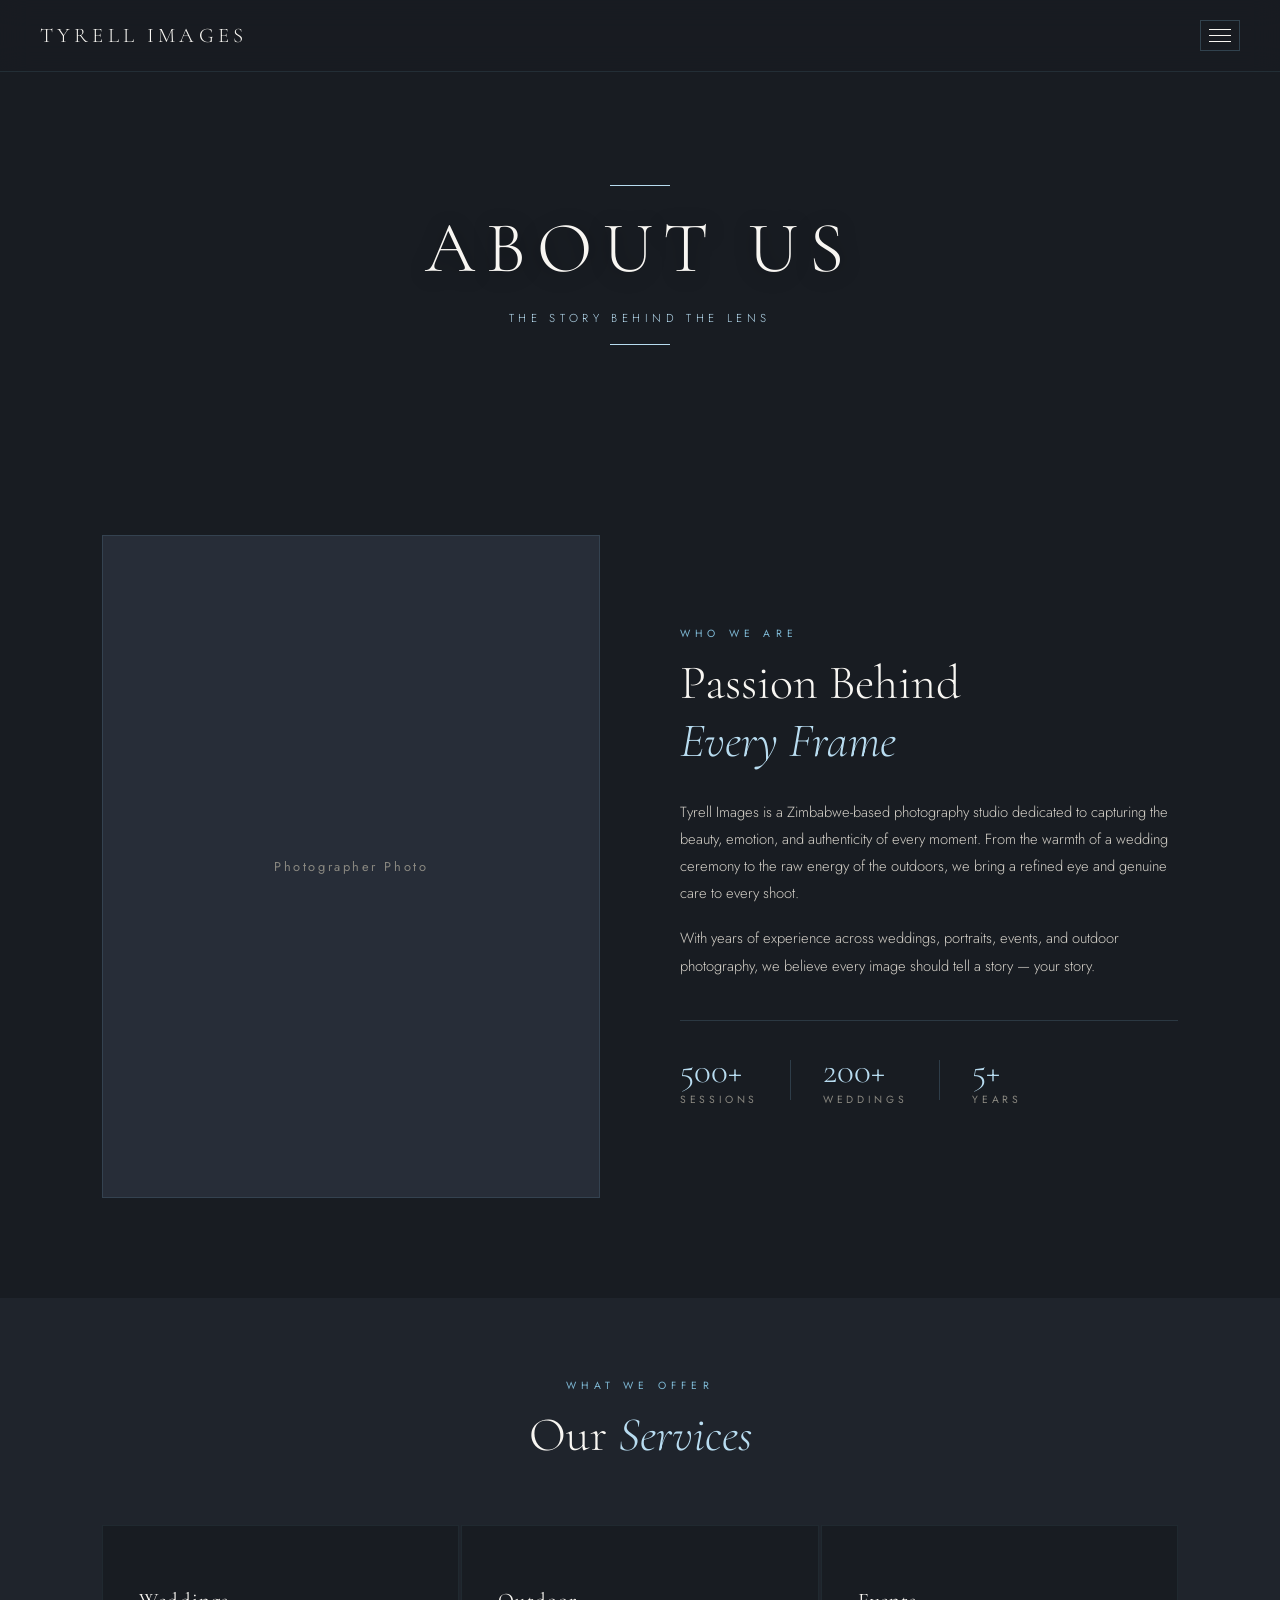
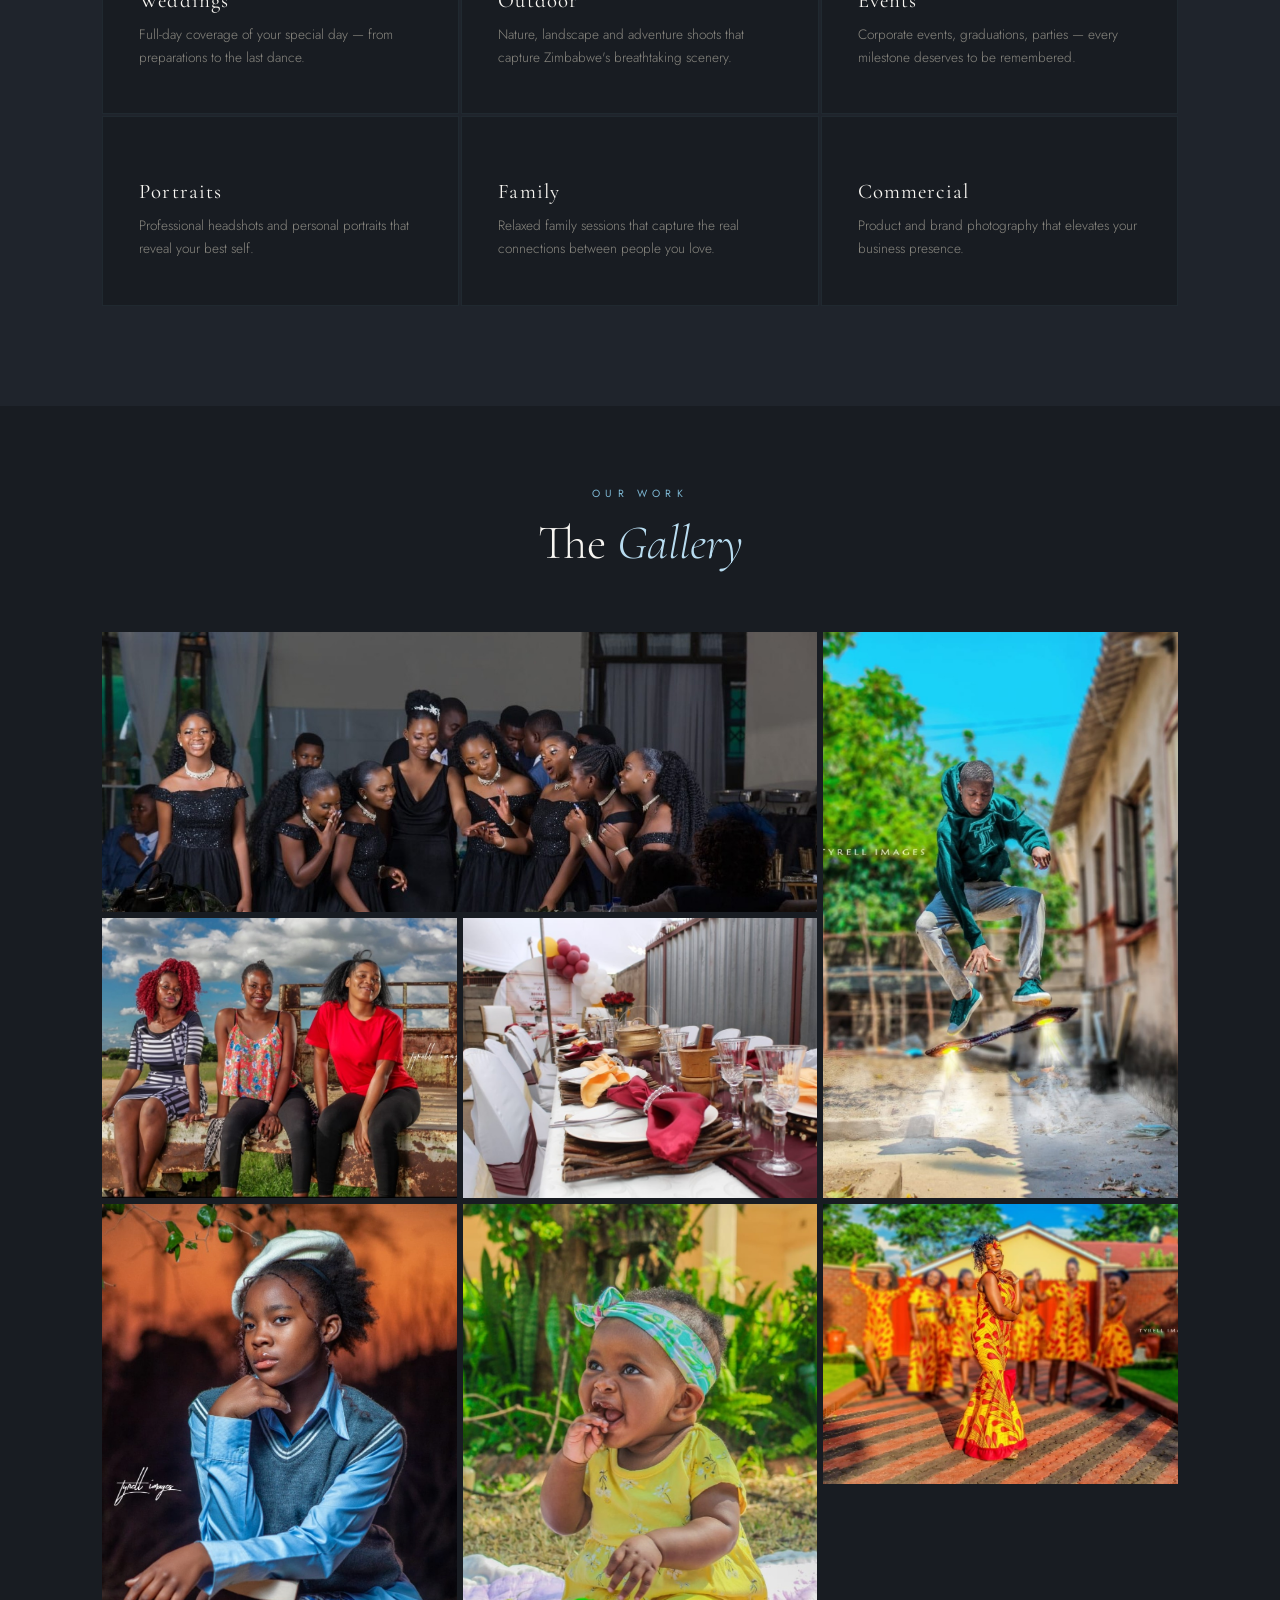
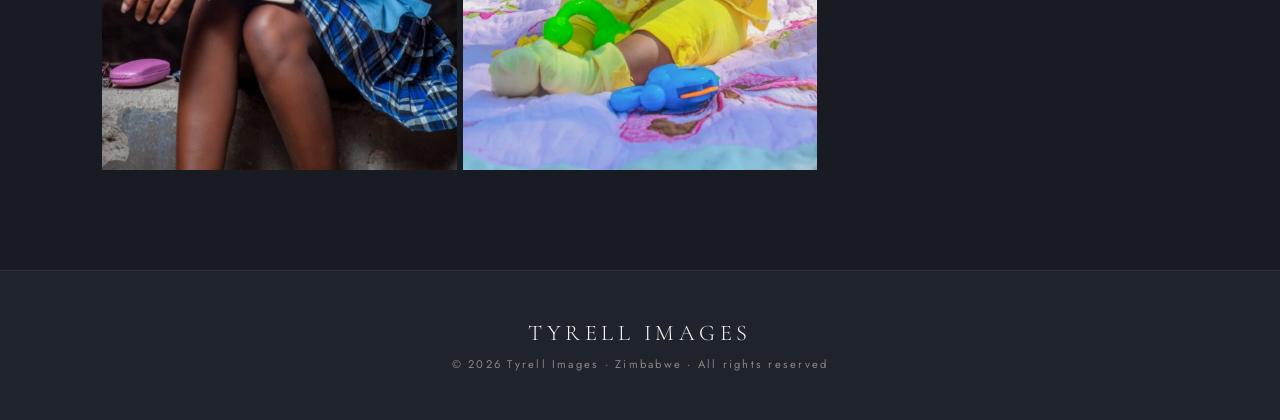
==== about.html @ 354fd167 "Revise navigation links and structure in about.html Updated navigation links in the about.html file " ====
<!DOCTYPE html>
<html lang="en">
<head>
  <meta charset="UTF-8" />
  <meta name="viewport" content="width=device-width, initial-scale=1.0" />
  <title>About — Tyrell Images</title>
  <link rel="preconnect" href="https://fonts.googleapis.com">
  <link rel="preconnect" href="https://fonts.gstatic.com" crossorigin>
  <link href="https://fonts.googleapis.com/css2?family=Cormorant+Garamond:ital,wght@0,300;0,400;0,600;1,300;1,400&family=Jost:wght@200;300;400;500&display=swap" rel="stylesheet">
  <link rel="stylesheet" href="about.css">
</head>
<body>

  <!-- NAV -->
  <nav class="top-nav">
    <a href="index.html" class="nav-logo">Tyrell Images</a>
    <div class="menu-toggle" id="menuToggle">
      <span></span><span></span><span></span>
    </div>
    <div class="dropdown-menu" id="dropdownMenu">
  <a href="index.html" class="dropdown-item"> Home</a>
  <div class="dropdown-divider"></div>
  <a href="about.html" class="dropdown-item">About Us</a>
  <div class="dropdown-divider"></div>
  <a href="contact.html" class="dropdown-item">Contact Us</a>
      <div class="dropdown-divider"></div>
      <a href="client-login.html" class="dropdown-item">
        <span class="item-icon">📷</span> Client Login
        <span class="item-badge">Soon</span>
      </a>
      <div class="dropdown-divider"></div>
      <a href="photographer-login.html" class="dropdown-item">
        <span class="item-icon">🎞️</span> Photographer Login
        <span class="item-badge">Soon</span>
      </a>
    </div>
  </nav>

  <!-- HERO BANNER -->
  <header class="page-hero">
    <div class="page-hero-line"></div>
    <h1 class="page-hero-title">About Us</h1>
    <p class="page-hero-sub">The story behind the lens</p>
    <div class="page-hero-line"></div>
  </header>

  <!-- ABOUT ME -->
  <section class="about-section">
    <div class="about-img-wrap">
      <div class="about-img-placeholder">
        <span>Photographer Photo</span>
      </div>
      <div class="about-img-accent"></div>
    </div>
    <div class="about-text">
      <p class="section-label">Who We Are</p>
      <h2 class="section-title">Passion Behind<br><em>Every Frame</em></h2>
      <p class="section-body">
        Tyrell Images is a Zimbabwe-based photography studio dedicated to capturing the beauty, emotion, and authenticity of every moment. From the warmth of a wedding ceremony to the raw energy of the outdoors, we bring a refined eye and genuine care to every shoot.
      </p>
      <p class="section-body">
        With years of experience across weddings, portraits, events, and outdoor photography, we believe every image should tell a story — your story.
      </p>
      <div class="stats-row">
        <div class="stat">
          <span class="stat-num">500+</span>
          <span class="stat-label">Sessions</span>
        </div>
        <div class="stat-divider"></div>
        <div class="stat">
          <span class="stat-num">200+</span>
          <span class="stat-label">Weddings</span>
        </div>
        <div class="stat-divider"></div>
        <div class="stat">
          <span class="stat-num">5+</span>
          <span class="stat-label">Years</span>
        </div>
      </div>
    </div>
  </section>

  <!-- WHAT WE OFFER -->
  <section class="services-section">
    <div class="section-header">
      <p class="section-label">What We Offer</p>
      <h2 class="section-title">Our <em>Services</em></h2>
    </div>
    <div class="services-grid">
      <div class="service-card">
        <div class="service-icon"></div>
        <h3 class="service-name">Weddings</h3>
        <p class="service-desc">Full-day coverage of your special day — from preparations to the last dance.</p>
      </div>
      <div class="service-card">
        <div class="service-icon"></div>
        <h3 class="service-name">Outdoor</h3>
        <p class="service-desc">Nature, landscape and adventure shoots that capture Zimbabwe's breathtaking scenery.</p>
      </div>
      <div class="service-card">
        <div class="service-icon"></div>
        <h3 class="service-name">Events</h3>
        <p class="service-desc">Corporate events, graduations, parties — every milestone deserves to be remembered.</p>
      </div>
      <div class="service-card">
        <div class="service-icon"></div>
        <h3 class="service-name">Portraits</h3>
        <p class="service-desc">Professional headshots and personal portraits that reveal your best self.</p>
      </div>
      <div class="service-card">
        <div class="service-icon"></div>
        <h3 class="service-name">Family</h3>
        <p class="service-desc">Relaxed family sessions that capture the real connections between people you love.</p>
      </div>
      <div class="service-card">
        <div class="service-icon"></div>
        <h3 class="service-name">Commercial</h3>
        <p class="service-desc">Product and brand photography that elevates your business presence.</p>
      </div>
    </div>
  </section>

  <!-- GALLERY -->
  <section class="gallery-section">
    <div class="section-header">
      <p class="section-label">Our Work</p>
      <h2 class="section-title">The <em>Gallery</em></h2>
    </div>

    <div class="gallery-grid">

      <!-- Row 1: Wedding wide (2col) + Portrait tall (2row) -->
      <div class="gallery-item g-wide">
        <img src="Screenshot_20260503_231320_WhatsAppBusiness.jpg" alt="Wedding">
        <div class="gallery-overlay"><span>Weddings</span></div>
      </div>
      <div class="gallery-item g-tall">
        <img src="Screenshot_20260503_231201_WhatsAppBusiness.jpg" alt="Portrait">
        <div class="gallery-overlay"><span>Manipulations</span></div>
      </div>

      <!-- Row 2: Outdoor + Events (Portrait still occupying col 3) -->
      <div class="gallery-item">
        <img src="Screenshot_20260503_230236_WhatsAppBusiness.jpg" alt="Outdoor">
        <div class="gallery-overlay"><span>Outdoor</span></div>
      </div>
      <div class="gallery-item">
        <img src="Screenshot_20260503_231119_WhatsAppBusiness.jpg" alt="Events">
        <div class="gallery-overlay"><span>Events</span></div>
      </div>

      <!-- Row 3: Portrait tall (2row) + Outdoor tall (2row) + Wedding normal -->
      <div class="gallery-item g-tall">
        <img src="Screenshot_20260503_231339_WhatsAppBusiness.jpg" alt="Portrait">
        <div class="gallery-overlay"><span>Outdoor</span></div>
      </div>
      <div class="gallery-item g-tall">
        <img src="Screenshot_20260503_231233_WhatsAppBusiness.jpg" alt="Outdoor">
        <div class="gallery-overlay"><span>Kids Shoot</span></div>
      </div>
      <div class="gallery-item">
        <img src="Screenshot_20260503_231358_WhatsAppBusiness.jpg" alt="Wedding">
        <div class="gallery-overlay"><span>Roora Shoots</span></div>
      </div>

    </div>
  </section>

  <!-- FOOTER -->
  <footer class="footer">
    <p class="footer-logo">Tyrell Images</p>
    <p class="footer-copy">© 2026 Tyrell Images · Zimbabwe · All rights reserved</p>
  </footer>

  <script src="script.js"></script>
</body>
</html>
---- about.css ----
/* ── RESET & BASE ── */
*, *::before, *::after { margin: 0; padding: 0; box-sizing: border-box; }

:root {
  --blue: #7EB8D4;
  --blue-light: #B8DCF0;
  --blue-pale: rgba(126, 184, 212, 0.12);
  --dark: #181C22;
  --dark2: #1F242C;
  --mid: #272D38;
  --white: #F8F6F2;
  --text: #D4D0C8;
  --text-muted: #8A8880;
}

html { scroll-behavior: smooth; }

body {
  background: var(--dark);
  color: var(--white);
  font-family: 'Jost', sans-serif;
}

/* ── NAV ── */
.top-nav {
  position: fixed;
  top: 0; left: 0; right: 0;
  z-index: 100;
  display: flex;
  align-items: center;
  justify-content: space-between;
  padding: 20px 40px;
  background: rgba(24, 28, 34, 0.88);
  backdrop-filter: blur(14px);
  border-bottom: 1px solid rgba(126, 184, 212, 0.12);
}

.nav-logo {
  font-family: 'Cormorant Garamond', serif;
  font-size: 1.3rem;
  font-weight: 300;
  letter-spacing: 0.2em;
  color: var(--white);
  text-decoration: none;
  text-transform: uppercase;
}

.menu-toggle {
  display: flex;
  flex-direction: column;
  gap: 5px;
  cursor: pointer;
  padding: 8px;
  border: 1px solid rgba(126, 184, 212, 0.25);
  transition: border-color 0.3s;
}
.menu-toggle:hover { border-color: var(--blue); }
.menu-toggle span {
  display: block;
  width: 22px; height: 1px;
  background: var(--white);
  transition: all 0.35s ease;
}
.menu-toggle.open span:nth-child(1) { transform: translateY(6px) rotate(45deg); }
.menu-toggle.open span:nth-child(2) { opacity: 0; transform: scaleX(0); }
.menu-toggle.open span:nth-child(3) { transform: translateY(-6px) rotate(-45deg); }

.dropdown-menu {
  position: absolute;
  top: 100%;
  right: 40px;
  min-width: 220px;
  background: rgba(24, 28, 34, 0.97);
  backdrop-filter: blur(18px);
  border: 1px solid rgba(126, 184, 212, 0.2);
  padding: 8px 0;
  opacity: 0;
  visibility: hidden;
  transform: translateY(-8px);
  transition: all 0.3s ease;
}
.dropdown-menu.open { opacity: 1; visibility: visible; transform: translateY(0); }

.dropdown-item {
  display: flex;
  align-items: center;
  gap: 10px;
  padding: 13px 22px;
  font-size: 0.72rem;
  font-weight: 300;
  letter-spacing: 0.3em;
  text-transform: uppercase;
  text-decoration: none;
  color: var(--text);
  transition: all 0.25s ease;
}
.dropdown-item:hover, .dropdown-item.active {
  color: var(--blue-light);
  background: var(--blue-pale);
  padding-left: 28px;
}
.dropdown-divider { height: 1px; background: rgba(126,184,212,0.1); margin: 0 16px; }
.item-icon { font-size: 0.85rem; opacity: 0.7; }
.item-badge {
  margin-left: auto;
  font-size: 0.58rem;
  letter-spacing: 0.2em;
  color: var(--blue);
  border: 1px solid rgba(126,184,212,0.35);
  padding: 2px 7px;
}

/* ── PAGE HERO ── */
.page-hero {
  margin-top: 65px;
  padding: 120px 40px 90px;
  display: flex;
  flex-direction: column;
  align-items: center;
  gap: 18px;
  position: relative;
  overflow: hidden;
  background-image: url('https://images.unsplash.com/photo-1492691527719-9d1e07e534b4?w=1600&q=80');
  background-size: cover;
  background-position: center 40%;
}
.page-hero::before {
  content: '';
  position: absolute;
  inset: 0;
  background: linear-gradient(to bottom, rgba(24,28,34,0.55) 0%, rgba(24,28,34,0.45) 50%, rgba(24,28,34,0.75) 100%);
}
.page-hero > * { position: relative; z-index: 1; }
.page-hero-line { width: 60px; height: 1px; background: var(--blue-light); }
.page-hero-title {
  font-family: 'Cormorant Garamond', serif;
  font-size: clamp(2.5rem, 6vw, 4.5rem);
  font-weight: 300;
  letter-spacing: 0.15em;
  text-transform: uppercase;
  color: var(--white);
  text-shadow: 0 2px 20px rgba(0,0,0,0.4);
}
.page-hero-sub {
  font-size: 0.72rem;
  font-weight: 300;
  letter-spacing: 0.4em;
  text-transform: uppercase;
  color: var(--blue-light);
}

/* ── ABOUT SECTION ── */
.about-section {
  display: grid;
  grid-template-columns: 1fr 1fr;
  gap: 80px;
  padding: 100px 8vw;
  align-items: center;
  background: var(--dark);
}
.about-img-wrap { position: relative; }
.about-img-placeholder {
  width: 100%;
  aspect-ratio: 3/4;
  background: var(--mid);
  display: flex;
  align-items: center;
  justify-content: center;
  color: var(--text-muted);
  font-size: 0.8rem;
  letter-spacing: 0.2em;
  border: 1px solid rgba(126,184,212,0.15);
}
.about-img-accent {
  position: absolute;
  bottom: -16px; right: -16px;
  width: 60%; height: 60%;
  border: 1px solid rgba(126,184,212,0.3);
  z-index: -1;
}
.section-label {
  font-size: 0.65rem;
  font-weight: 400;
  letter-spacing: 0.5em;
  text-transform: uppercase;
  color: var(--blue);
  margin-bottom: 14px;
}
.section-title {
  font-family: 'Cormorant Garamond', serif;
  font-size: clamp(2rem, 4vw, 3rem);
  font-weight: 300;
  line-height: 1.2;
  color: var(--white);
  margin-bottom: 28px;
}
.section-title em { font-style: italic; color: var(--blue-light); }
.section-body {
  font-size: 0.92rem;
  font-weight: 300;
  line-height: 1.85;
  color: var(--text);
  margin-bottom: 18px;
}
.stats-row {
  display: flex;
  align-items: center;
  gap: 32px;
  margin-top: 40px;
  padding-top: 32px;
  border-top: 1px solid rgba(126,184,212,0.18);
}
.stat { display: flex; flex-direction: column; gap: 4px; }
.stat-num {
  font-family: 'Cormorant Garamond', serif;
  font-size: 2.2rem;
  font-weight: 300;
  color: var(--blue-light);
  line-height: 1;
}
.stat-label {
  font-size: 0.65rem;
  letter-spacing: 0.35em;
  text-transform: uppercase;
  color: var(--text-muted);
}
.stat-divider { width: 1px; height: 40px; background: rgba(126,184,212,0.22); }

/* ── SERVICES ── */
.services-section {
  padding: 80px 8vw 100px;
  background: var(--dark2);
}
.section-header { text-align: center; margin-bottom: 60px; }
.section-header .section-title { margin-bottom: 0; }
.services-grid {
  display: grid;
  grid-template-columns: repeat(3, 1fr);
  gap: 2px;
}
.service-card {
  padding: 44px 36px;
  background: var(--dark);
  border: 1px solid rgba(126,184,212,0.08);
  transition: all 0.3s ease;
  position: relative;
  overflow: hidden;
}
.service-card::before {
  content: '';
  position: absolute;
  top: 0; left: 0;
  width: 3px; height: 0;
  background: var(--blue);
  transition: height 0.4s ease;
}
.service-card:hover::before { height: 100%; }
.service-card:hover { background: var(--mid); transform: translateY(-4px); }
.service-icon { font-size: 1.8rem; margin-bottom: 18px; }
.service-name {
  font-family: 'Cormorant Garamond', serif;
  font-size: 1.3rem;
  font-weight: 400;
  color: var(--white);
  margin-bottom: 10px;
  letter-spacing: 0.05em;
}
.service-desc {
  font-size: 0.85rem;
  font-weight: 300;
  line-height: 1.7;
  color: var(--text-muted);
}

/* ── GALLERY ── */
.gallery-section {
  padding: 80px 8vw 100px;
  background: var(--dark);
}

/*
  Layout plan (3-col grid, base row = 280px):
  Row 1: [Wedding wide=2col] [Portrait tall=2row]
  Row 2: [Outdoor normal]   [Events normal]   (Portrait still spanning)
  Row 3: [Portrait2 tall=2row] [Outdoor-last tall=2row] [Wedding2 normal]
  Row 4: (Portrait2 & Outdoor-last still spanning)
*/
.gallery-grid {
  display: grid;
  grid-template-columns: repeat(3, 1fr);
  grid-auto-rows: 280px;
  gap: 6px;
}

.gallery-item {
  position: relative;
  overflow: hidden;
  background: var(--mid);
  cursor: pointer;
}

.gallery-item img {
  width: 100%;
  height: 100%;
  object-fit: cover;
  object-position: center top;
  display: block;
  transition: transform 0.6s ease;
}
.gallery-item:hover img { transform: scale(1.06); }

.gallery-overlay {
  position: absolute;
  inset: 0;
  display: flex;
  align-items: flex-end;
  padding: 24px;
  background: linear-gradient(to top, rgba(0,0,0,0.65) 0%, rgba(0,0,0,0.0) 55%);
  opacity: 0;
  transition: opacity 0.35s ease;
}
.gallery-item:hover .gallery-overlay { opacity: 1; }
.gallery-overlay span {
  font-family: 'Cormorant Garamond', serif;
  font-size: 1.1rem;
  font-style: italic;
  font-weight: 300;
  letter-spacing: 0.15em;
  color: var(--white);
  text-shadow: 0 2px 8px rgba(0,0,0,0.5);
}
.gallery-item::after {
  content: '';
  position: absolute;
  bottom: 0; left: 0; right: 0;
  height: 2px;
  background: var(--blue);
  transform: scaleX(0);
  transition: transform 0.4s ease;
}
.gallery-item:hover::after { transform: scaleX(1); }

/* Tall = portrait images (2 rows) */
.gallery-item.g-tall { grid-row: span 2; }

/* Wide = landscape images (2 cols) */
.gallery-item.g-wide { grid-column: span 2; }

/* ── FOOTER ── */
.footer {
  padding: 48px 40px;
  background: var(--dark2);
  border-top: 1px solid rgba(126,184,212,0.1);
  text-align: center;
  display: flex;
  flex-direction: column;
  gap: 10px;
}
.footer-logo {
  font-family: 'Cormorant Garamond', serif;
  font-size: 1.4rem;
  font-weight: 300;
  letter-spacing: 0.2em;
  text-transform: uppercase;
  color: var(--white);
}
.footer-copy {
  font-size: 0.7rem;
  letter-spacing: 0.2em;
  color: var(--text-muted);
}

/* ── TABLET ── */
@media (max-width: 900px) {
  .about-section { grid-template-columns: 1fr; gap: 48px; }
  .services-grid { grid-template-columns: repeat(2, 1fr); }
  .gallery-grid {
    grid-template-columns: repeat(2, 1fr);
    grid-auto-rows: 240px;
  }
  .gallery-item.g-wide { grid-column: span 2; }
  .gallery-item.g-tall { grid-row: span 2; }
}

/* ── MOBILE ── */
@media (max-width: 600px) {
  .top-nav { padding: 16px 20px; }
  .dropdown-menu { right: 20px; }
  .page-hero { padding: 100px 24px 70px; }
  .about-section { padding: 60px 5vw; gap: 36px; }
  .services-section, .gallery-section { padding: 60px 5vw; }
  .services-grid { grid-template-columns: 1fr; }
  .gallery-grid {
    grid-template-columns: repeat(2, 1fr);
    grid-auto-rows: 160px;
    gap: 4px;
  }
  /* On mobile tall portraits get a bit more height, wide stays 2col */
  .gallery-item.g-tall { grid-row: span 2; }
  .gallery-item.g-wide { grid-column: span 2; }
}
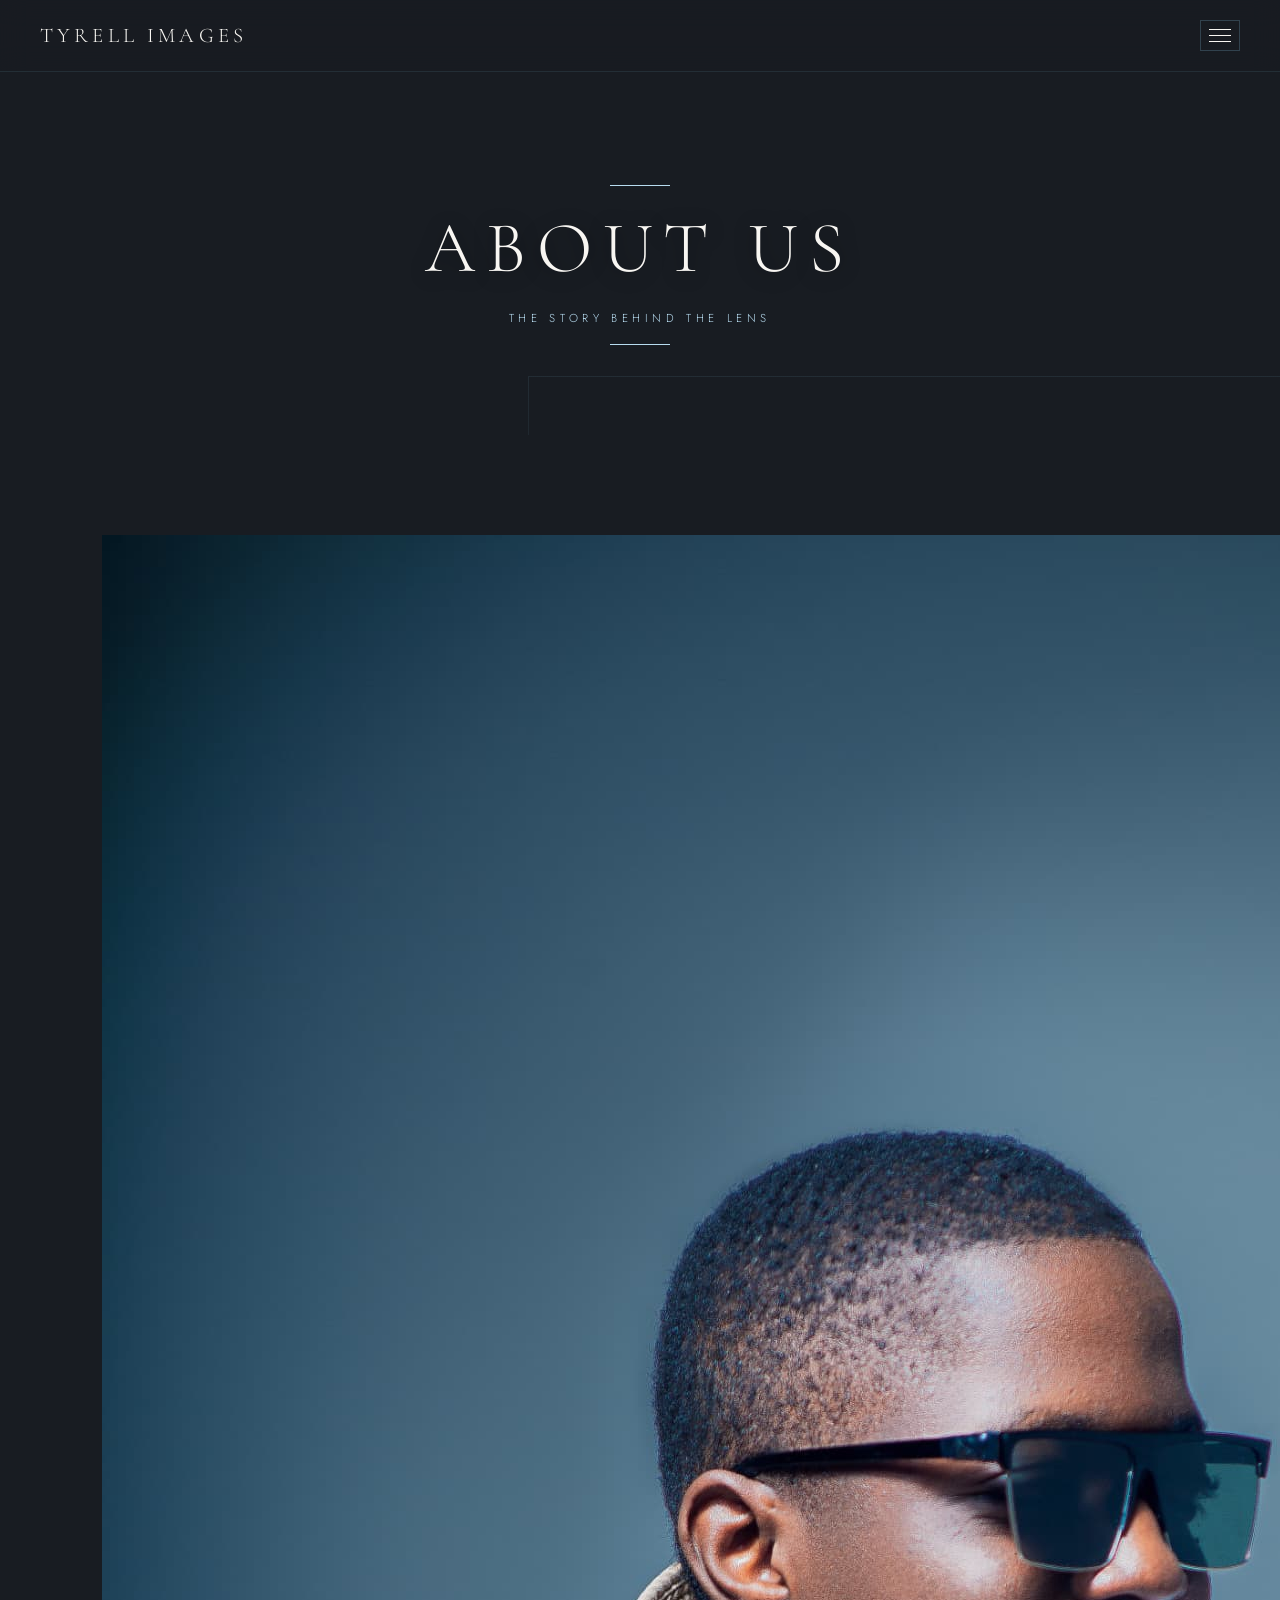
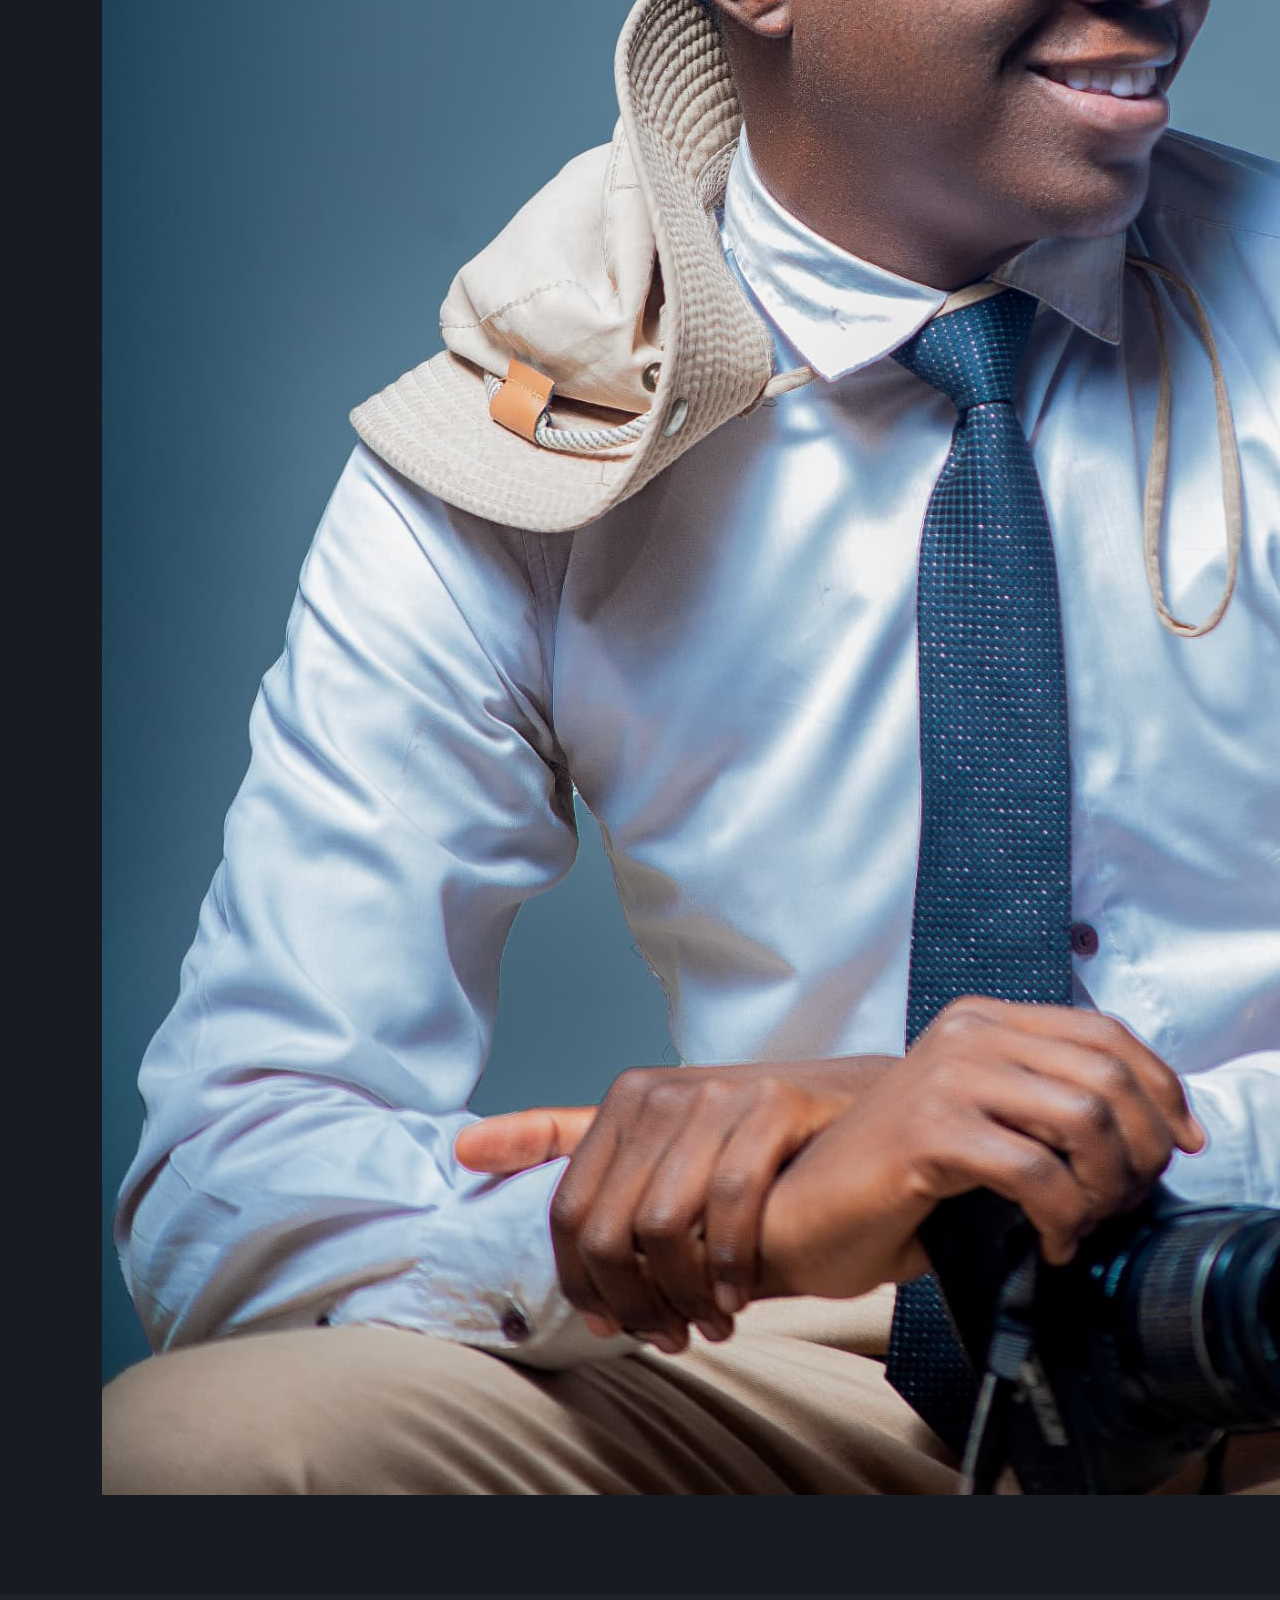
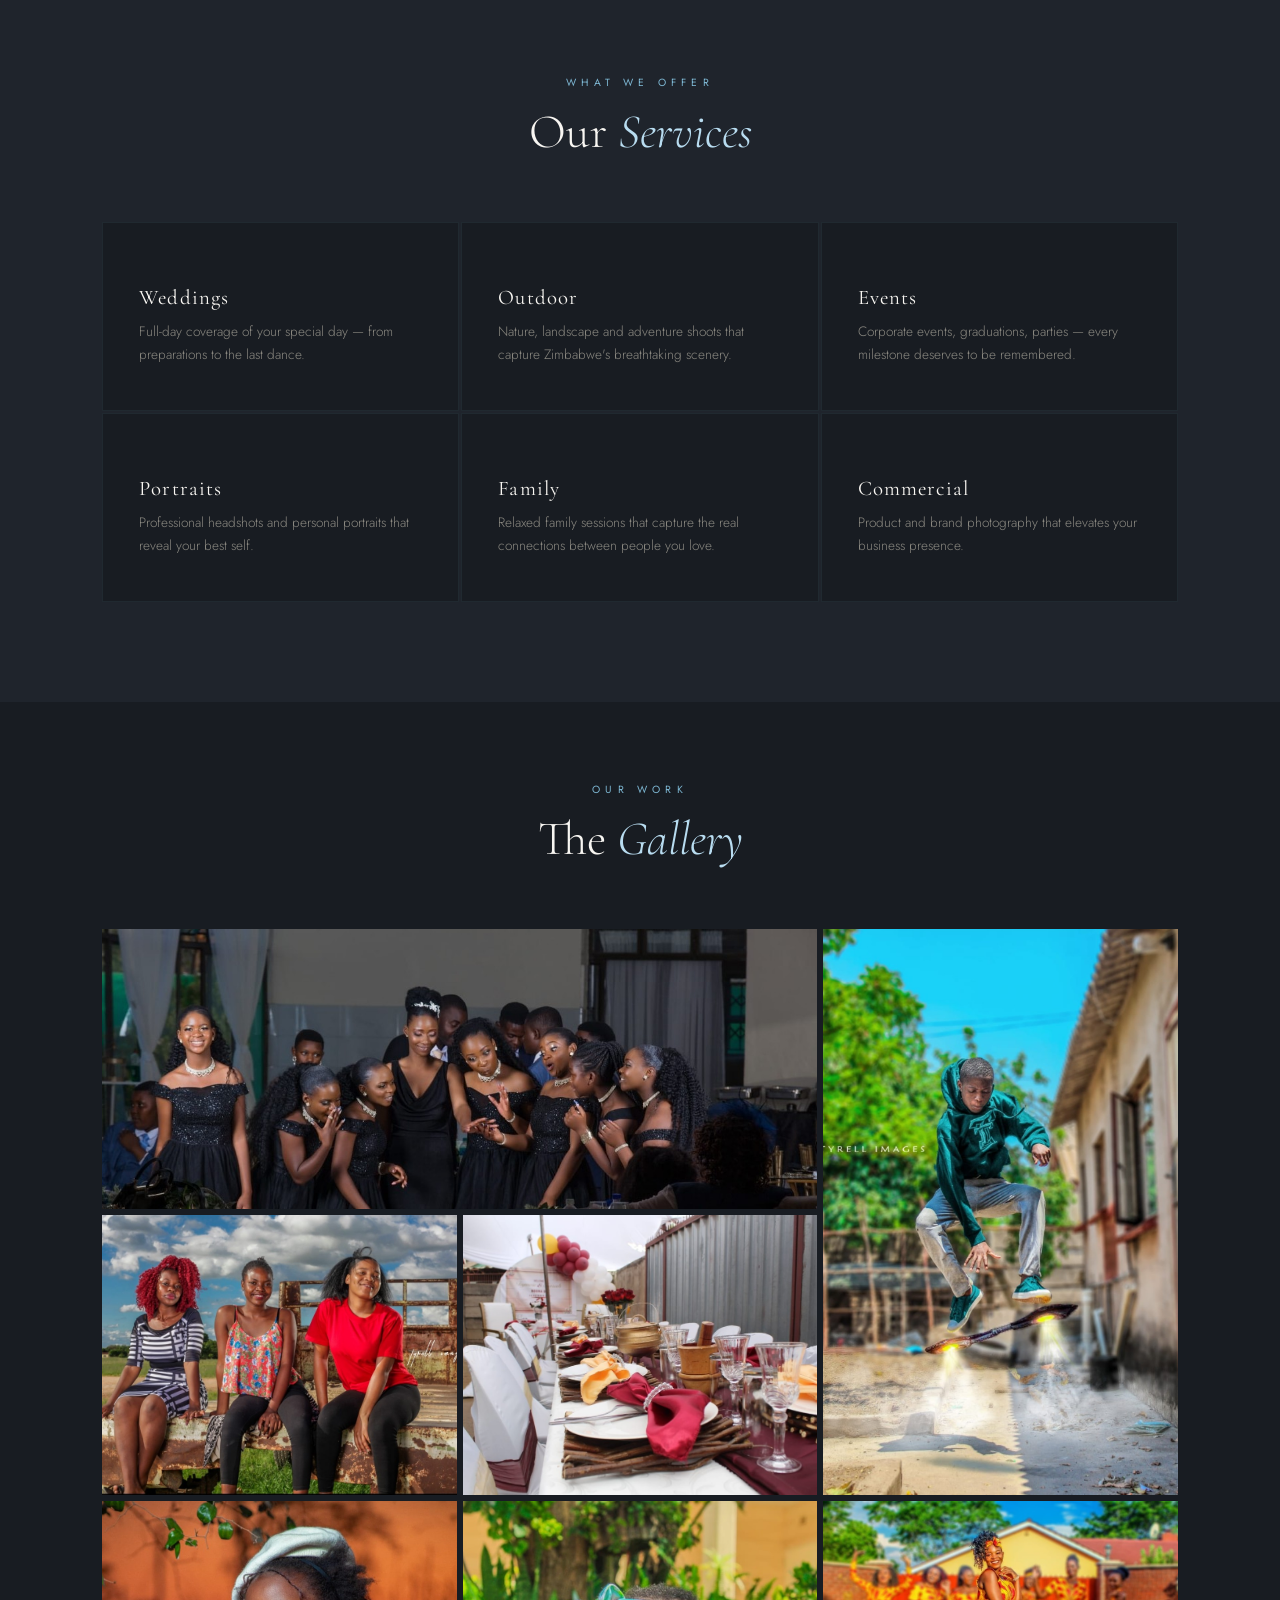
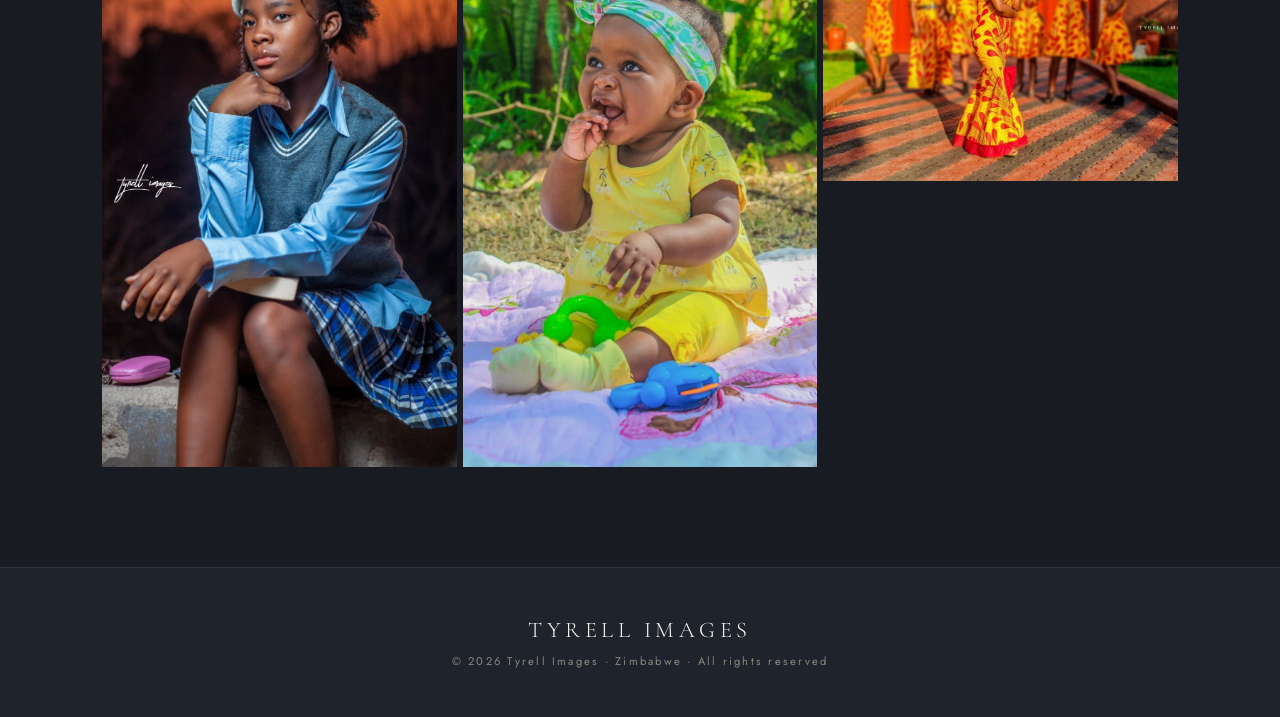
==== commit 27405d1f: "Update about.html" ====
--- a/about.html
+++ b/about.html
@@ -46,10 +46,7 @@
 
   <!-- ABOUT ME -->
   <section class="about-section">
-    <div class="about-img-wrap">
-      <div class="about-img-placeholder">
-        <span>Photographer Photo</span>
-      </div>
+    <img src="photographer.jpeg" alt="Photographer" />
       <div class="about-img-accent"></div>
     </div>
     <div class="about-text">
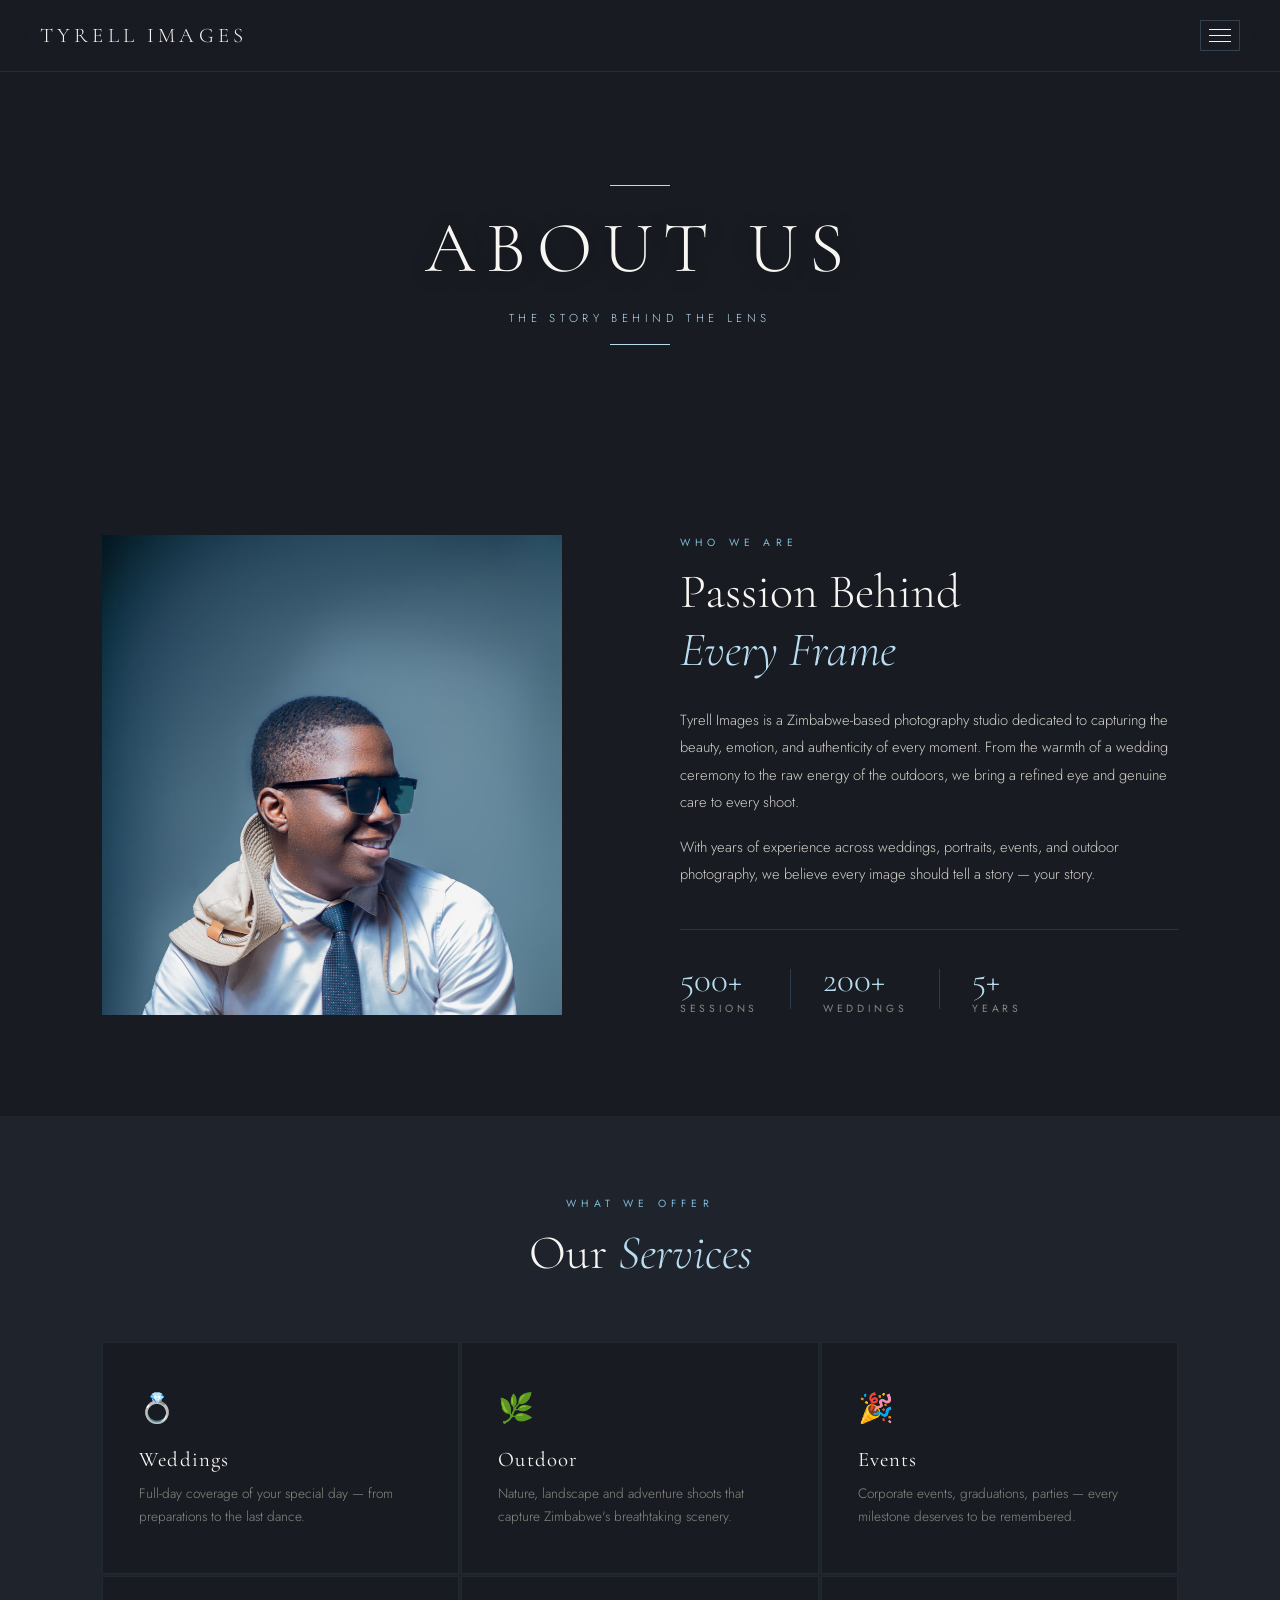
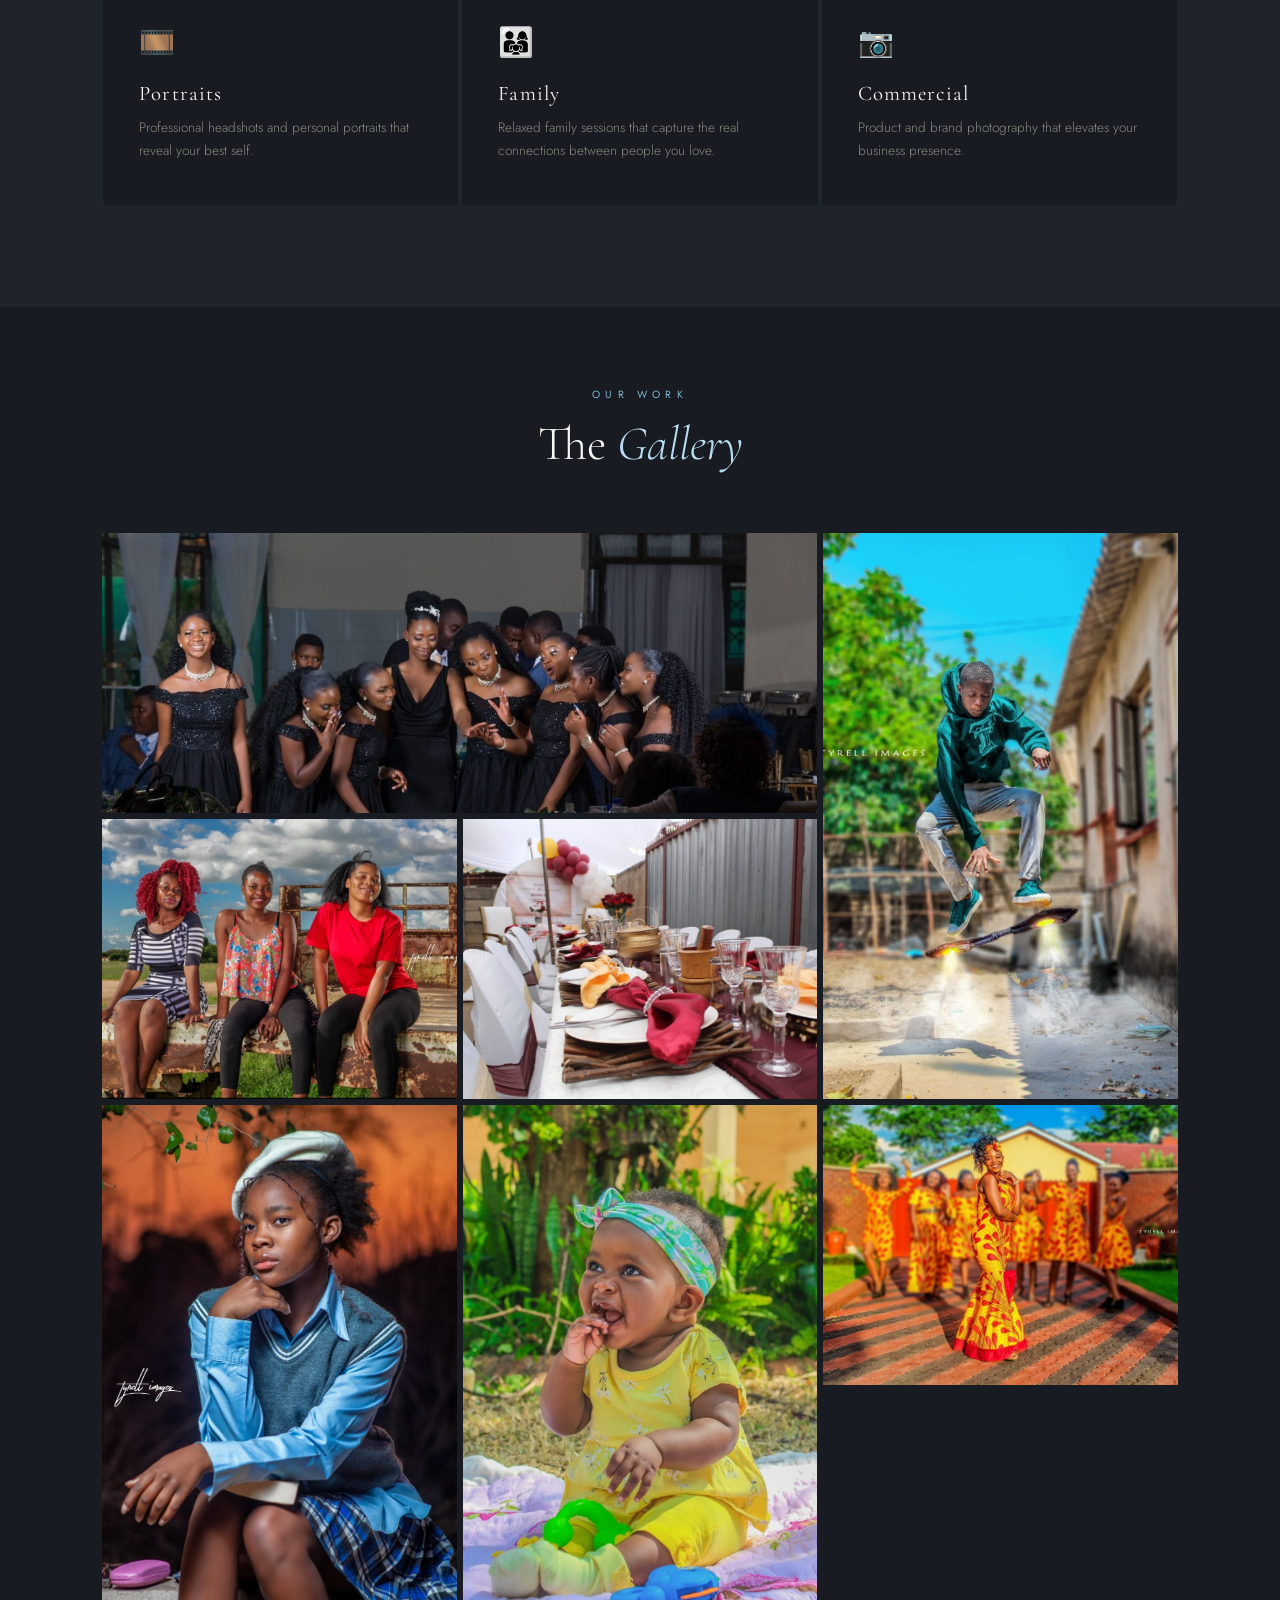
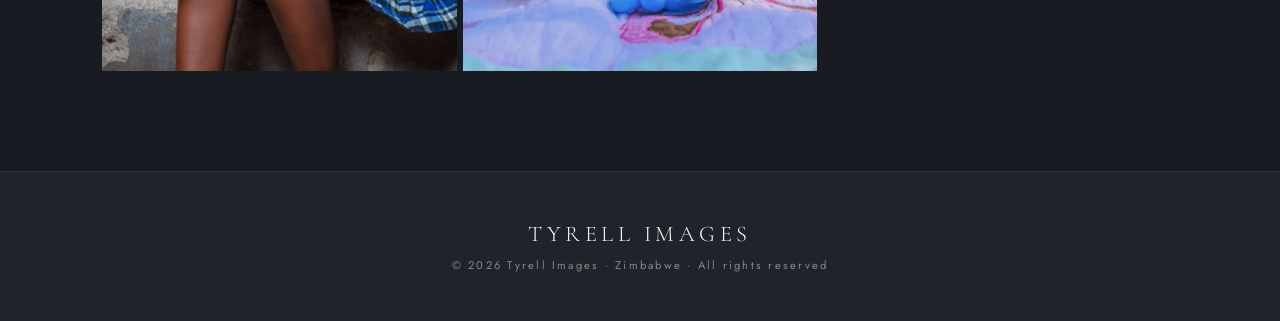
==== commit 7561053b: "Revise about.html structure and content Updated navigation links and added service icons." ====
--- a/about.html
+++ b/about.html
@@ -18,20 +18,18 @@
       <span></span><span></span><span></span>
     </div>
     <div class="dropdown-menu" id="dropdownMenu">
-  <a href="index.html" class="dropdown-item"> Home</a>
-  <div class="dropdown-divider"></div>
-  <a href="about.html" class="dropdown-item">About Us</a>
-  <div class="dropdown-divider"></div>
-  <a href="contact.html" class="dropdown-item">Contact Us</a>
+      <a href="index.html" class="dropdown-item">🏠 Home</a>
       <div class="dropdown-divider"></div>
-      <a href="client-login.html" class="dropdown-item">
+      <a href="about.html" class="dropdown-item active">About Us</a>
+      <div class="dropdown-divider"></div>
+      <a href="contact.html" class="dropdown-item">Contact Us</a>
+      <div class="dropdown-divider"></div>
+      <a href="login.html" class="dropdown-item">
         <span class="item-icon">📷</span> Client Login
-        <span class="item-badge">Soon</span>
       </a>
       <div class="dropdown-divider"></div>
-      <a href="photographer-login.html" class="dropdown-item">
+      <a href="login.html?role=photographer" class="dropdown-item">
         <span class="item-icon">🎞️</span> Photographer Login
-        <span class="item-badge">Soon</span>
       </a>
     </div>
   </nav>
@@ -46,7 +44,8 @@
 
   <!-- ABOUT ME -->
   <section class="about-section">
-    <img src="photographer.jpeg" alt="Photographer" />
+    <div class="about-img-wrap">
+      <img src="photographer.jpeg" alt="Photographer" />
       <div class="about-img-accent"></div>
     </div>
     <div class="about-text">
@@ -85,32 +84,32 @@
     </div>
     <div class="services-grid">
       <div class="service-card">
-        <div class="service-icon"></div>
+        <div class="service-icon">💍</div>
         <h3 class="service-name">Weddings</h3>
         <p class="service-desc">Full-day coverage of your special day — from preparations to the last dance.</p>
       </div>
       <div class="service-card">
-        <div class="service-icon"></div>
+        <div class="service-icon">🌿</div>
         <h3 class="service-name">Outdoor</h3>
         <p class="service-desc">Nature, landscape and adventure shoots that capture Zimbabwe's breathtaking scenery.</p>
       </div>
       <div class="service-card">
-        <div class="service-icon"></div>
+        <div class="service-icon">🎉</div>
         <h3 class="service-name">Events</h3>
         <p class="service-desc">Corporate events, graduations, parties — every milestone deserves to be remembered.</p>
       </div>
       <div class="service-card">
-        <div class="service-icon"></div>
+        <div class="service-icon">🎞️</div>
         <h3 class="service-name">Portraits</h3>
         <p class="service-desc">Professional headshots and personal portraits that reveal your best self.</p>
       </div>
       <div class="service-card">
-        <div class="service-icon"></div>
+        <div class="service-icon">👨‍👩‍👧</div>
         <h3 class="service-name">Family</h3>
         <p class="service-desc">Relaxed family sessions that capture the real connections between people you love.</p>
       </div>
       <div class="service-card">
-        <div class="service-icon"></div>
+        <div class="service-icon">📷</div>
         <h3 class="service-name">Commercial</h3>
         <p class="service-desc">Product and brand photography that elevates your business presence.</p>
       </div>
@@ -125,8 +124,6 @@
     </div>
 
     <div class="gallery-grid">
-
-      <!-- Row 1: Wedding wide (2col) + Portrait tall (2row) -->
       <div class="gallery-item g-wide">
         <img src="Screenshot_20260503_231320_WhatsAppBusiness.jpg" alt="Wedding">
         <div class="gallery-overlay"><span>Weddings</span></div>
@@ -135,8 +132,6 @@
         <img src="Screenshot_20260503_231201_WhatsAppBusiness.jpg" alt="Portrait">
         <div class="gallery-overlay"><span>Manipulations</span></div>
       </div>
-
-      <!-- Row 2: Outdoor + Events (Portrait still occupying col 3) -->
       <div class="gallery-item">
         <img src="Screenshot_20260503_230236_WhatsAppBusiness.jpg" alt="Outdoor">
         <div class="gallery-overlay"><span>Outdoor</span></div>
@@ -145,8 +140,6 @@
         <img src="Screenshot_20260503_231119_WhatsAppBusiness.jpg" alt="Events">
         <div class="gallery-overlay"><span>Events</span></div>
       </div>
-
-      <!-- Row 3: Portrait tall (2row) + Outdoor tall (2row) + Wedding normal -->
       <div class="gallery-item g-tall">
         <img src="Screenshot_20260503_231339_WhatsAppBusiness.jpg" alt="Portrait">
         <div class="gallery-overlay"><span>Outdoor</span></div>
@@ -159,7 +152,6 @@
         <img src="Screenshot_20260503_231358_WhatsAppBusiness.jpg" alt="Wedding">
         <div class="gallery-overlay"><span>Roora Shoots</span></div>
       </div>
-
     </div>
   </section>
 
--- a/about.css
+++ b/about.css
@@ -158,10 +158,17 @@
   align-items: center;
   background: var(--dark);
 }
-.about-img-wrap { position: relative; }
+
+.about-img-wrap {
+  position: relative;
+  max-width: 460px;
+}
+
+/* Placeholder — only shows when no real photo yet */
 .about-img-placeholder {
   width: 100%;
-  aspect-ratio: 3/4;
+  height: 480px;
+  max-height: 480px;
   background: var(--mid);
   display: flex;
   align-items: center;
@@ -171,6 +178,17 @@
   letter-spacing: 0.2em;
   border: 1px solid rgba(126,184,212,0.15);
 }
+
+/* Real photographer image */
+.about-img-wrap img {
+  width: 100%;
+  height: 480px;
+  max-height: 480px;
+  object-fit: cover;
+  object-position: center top;
+  display: block;
+}
+
 .about-img-accent {
   position: absolute;
   bottom: -16px; right: -16px;
@@ -178,6 +196,7 @@
   border: 1px solid rgba(126,184,212,0.3);
   z-index: -1;
 }
+
 .section-label {
   font-size: 0.65rem;
   font-weight: 400;
@@ -277,28 +296,18 @@
   padding: 80px 8vw 100px;
   background: var(--dark);
 }
-
-/*
-  Layout plan (3-col grid, base row = 280px):
-  Row 1: [Wedding wide=2col] [Portrait tall=2row]
-  Row 2: [Outdoor normal]   [Events normal]   (Portrait still spanning)
-  Row 3: [Portrait2 tall=2row] [Outdoor-last tall=2row] [Wedding2 normal]
-  Row 4: (Portrait2 & Outdoor-last still spanning)
-*/
 .gallery-grid {
   display: grid;
   grid-template-columns: repeat(3, 1fr);
   grid-auto-rows: 280px;
   gap: 6px;
 }
-
 .gallery-item {
   position: relative;
   overflow: hidden;
   background: var(--mid);
   cursor: pointer;
 }
-
 .gallery-item img {
   width: 100%;
   height: 100%;
@@ -308,7 +317,6 @@
   transition: transform 0.6s ease;
 }
 .gallery-item:hover img { transform: scale(1.06); }
-
 .gallery-overlay {
   position: absolute;
   inset: 0;
@@ -339,11 +347,7 @@
   transition: transform 0.4s ease;
 }
 .gallery-item:hover::after { transform: scaleX(1); }
-
-/* Tall = portrait images (2 rows) */
 .gallery-item.g-tall { grid-row: span 2; }
-
-/* Wide = landscape images (2 cols) */
 .gallery-item.g-wide { grid-column: span 2; }
 
 /* ── FOOTER ── */
@@ -373,6 +377,7 @@
 /* ── TABLET ── */
 @media (max-width: 900px) {
   .about-section { grid-template-columns: 1fr; gap: 48px; }
+  .about-img-wrap { max-width: 100%; }
   .services-grid { grid-template-columns: repeat(2, 1fr); }
   .gallery-grid {
     grid-template-columns: repeat(2, 1fr);
@@ -388,6 +393,8 @@
   .dropdown-menu { right: 20px; }
   .page-hero { padding: 100px 24px 70px; }
   .about-section { padding: 60px 5vw; gap: 36px; }
+  .about-img-wrap img,
+  .about-img-placeholder { height: 320px; max-height: 320px; }
   .services-section, .gallery-section { padding: 60px 5vw; }
   .services-grid { grid-template-columns: 1fr; }
   .gallery-grid {
@@ -395,7 +402,6 @@
     grid-auto-rows: 160px;
     gap: 4px;
   }
-  /* On mobile tall portraits get a bit more height, wide stays 2col */
   .gallery-item.g-tall { grid-row: span 2; }
   .gallery-item.g-wide { grid-column: span 2; }
 }
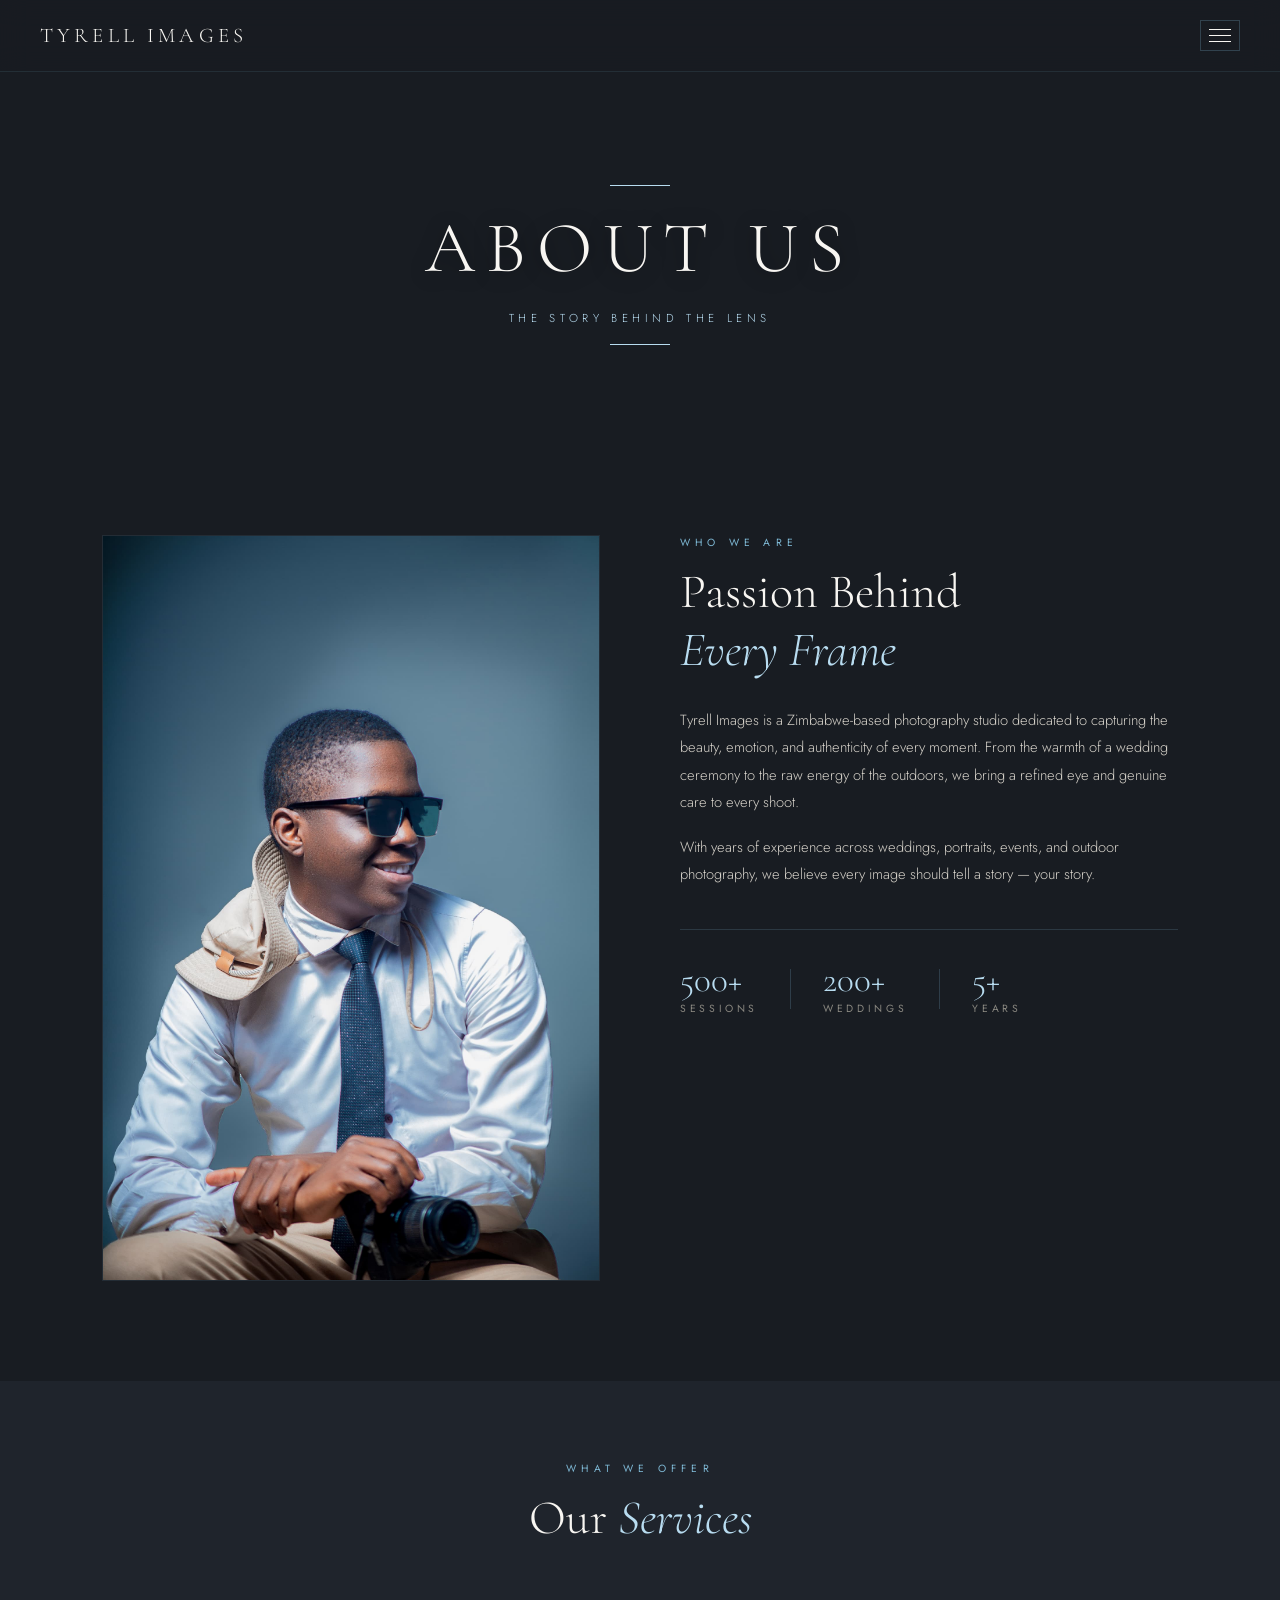
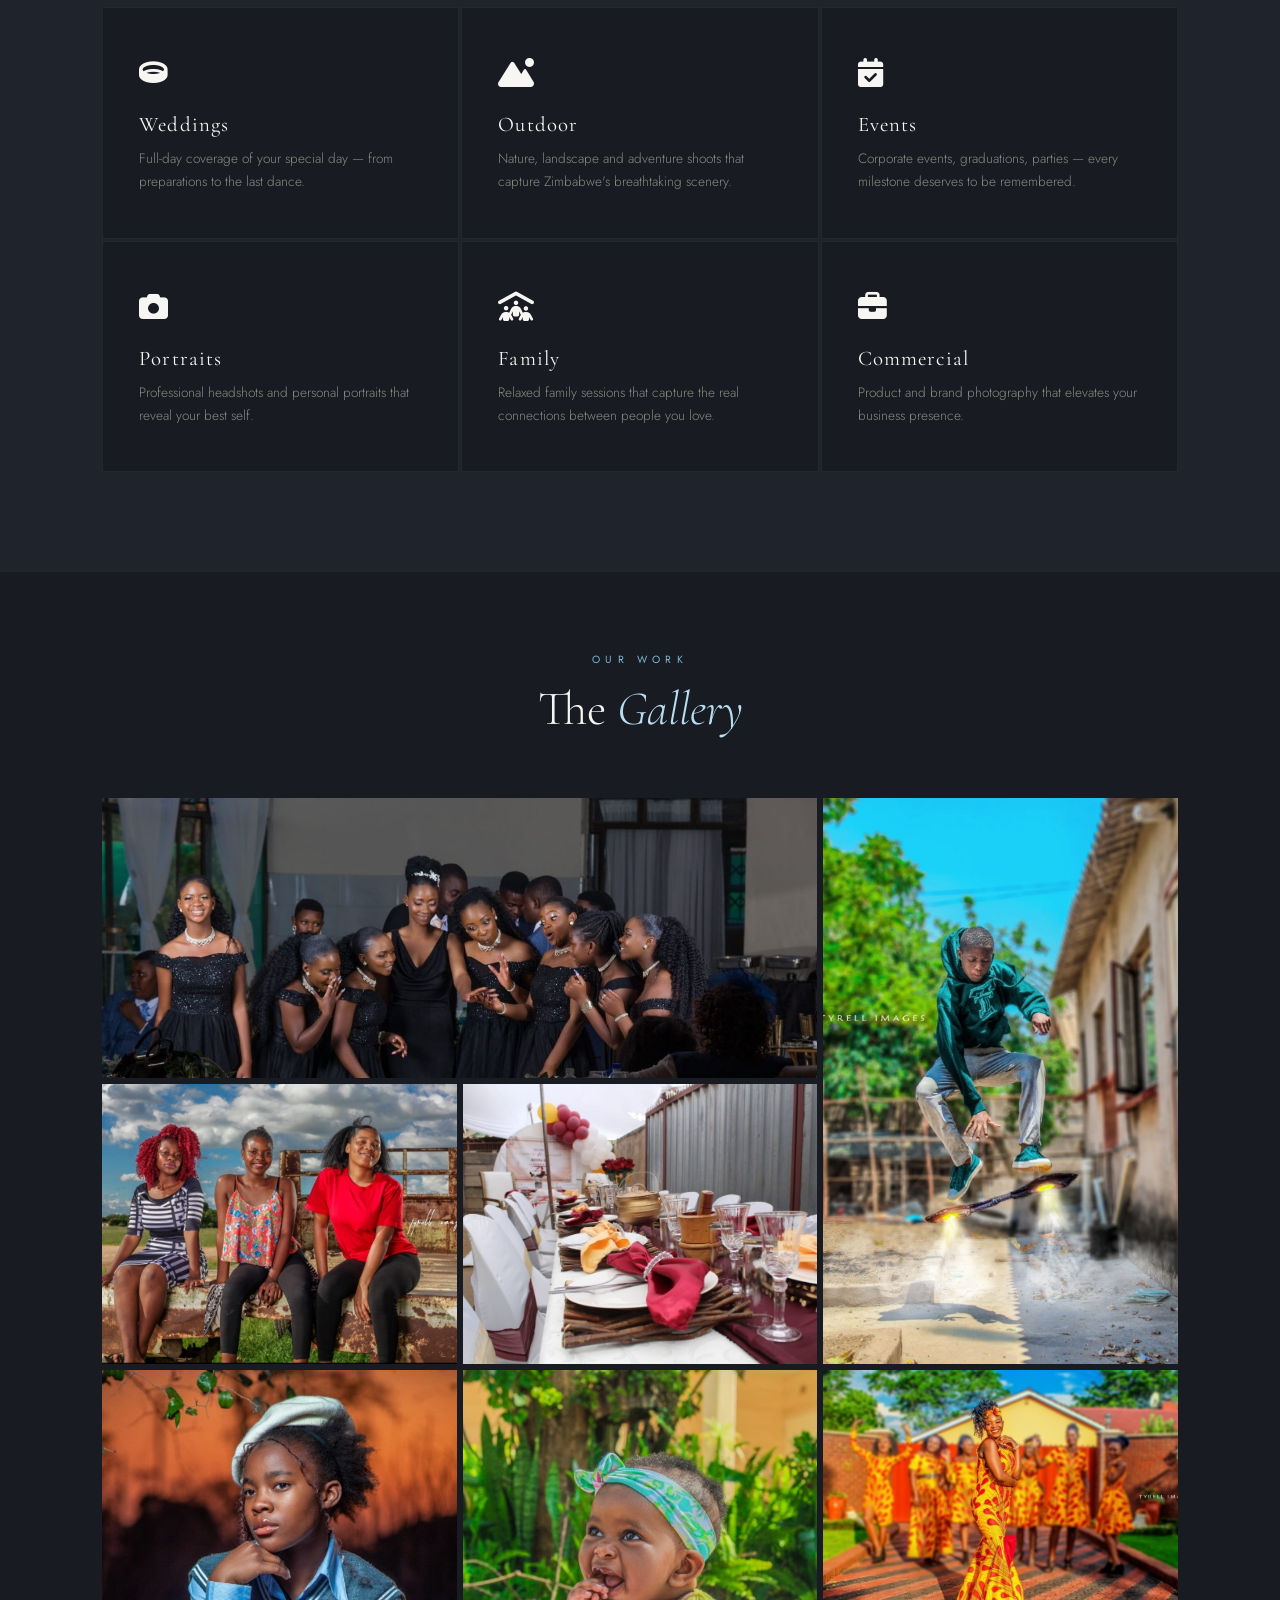
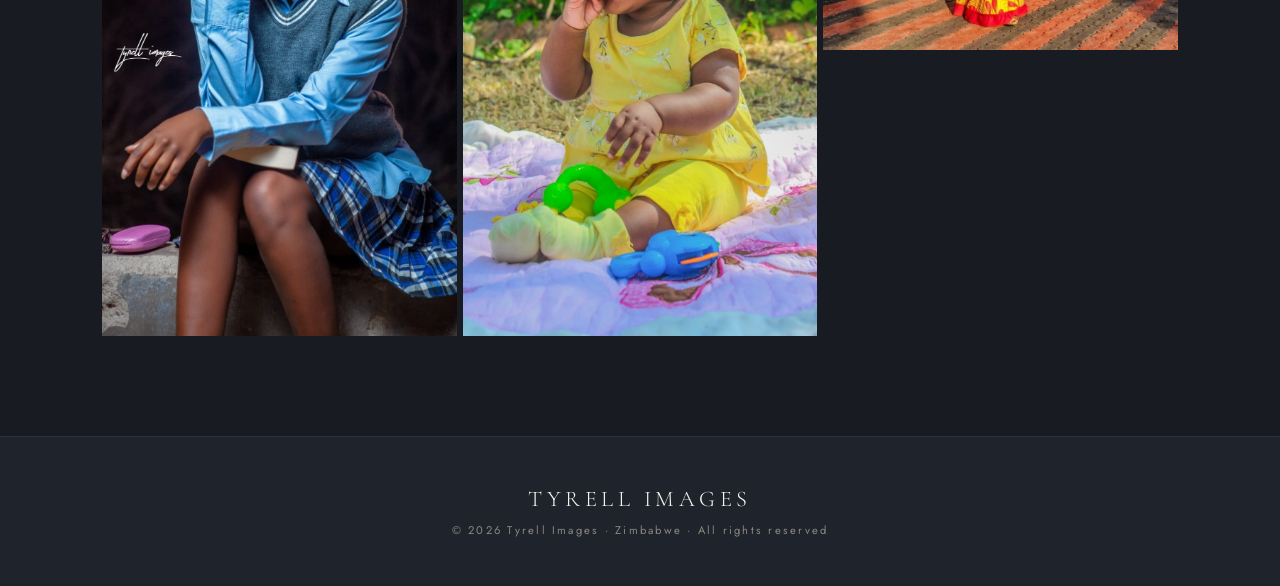
==== commit 56b0e2b5: "Enhance about.html with Font Awesome and styles Updated the about.html file to include Font Awesome " ====
--- a/about.html
+++ b/about.html
@@ -7,6 +7,7 @@
   <link rel="preconnect" href="https://fonts.googleapis.com">
   <link rel="preconnect" href="https://fonts.gstatic.com" crossorigin>
   <link href="https://fonts.googleapis.com/css2?family=Cormorant+Garamond:ital,wght@0,300;0,400;0,600;1,300;1,400&family=Jost:wght@200;300;400;500&display=swap" rel="stylesheet">
+  <link rel="stylesheet" href="https://cdnjs.cloudflare.com/ajax/libs/font-awesome/6.5.0/css/all.min.css">
   <link rel="stylesheet" href="about.css">
 </head>
 <body>
@@ -84,32 +85,32 @@
     </div>
     <div class="services-grid">
       <div class="service-card">
-        <div class="service-icon">💍</div>
+        <div class="service-icon"><i class="fa-solid fa-ring"></i></div>
         <h3 class="service-name">Weddings</h3>
         <p class="service-desc">Full-day coverage of your special day — from preparations to the last dance.</p>
       </div>
       <div class="service-card">
-        <div class="service-icon">🌿</div>
+        <div class="service-icon"><i class="fa-solid fa-mountain-sun"></i></div>
         <h3 class="service-name">Outdoor</h3>
         <p class="service-desc">Nature, landscape and adventure shoots that capture Zimbabwe's breathtaking scenery.</p>
       </div>
       <div class="service-card">
-        <div class="service-icon">🎉</div>
+        <div class="service-icon"><i class="fa-solid fa-calendar-check"></i></div>
         <h3 class="service-name">Events</h3>
         <p class="service-desc">Corporate events, graduations, parties — every milestone deserves to be remembered.</p>
       </div>
       <div class="service-card">
-        <div class="service-icon">🎞️</div>
+        <div class="service-icon"><i class="fa-solid fa-camera"></i></div>
         <h3 class="service-name">Portraits</h3>
         <p class="service-desc">Professional headshots and personal portraits that reveal your best self.</p>
       </div>
       <div class="service-card">
-        <div class="service-icon">👨‍👩‍👧</div>
+        <div class="service-icon"><i class="fa-solid fa-people-roof"></i></div>
         <h3 class="service-name">Family</h3>
         <p class="service-desc">Relaxed family sessions that capture the real connections between people you love.</p>
       </div>
       <div class="service-card">
-        <div class="service-icon">📷</div>
+        <div class="service-icon"><i class="fa-solid fa-briefcase"></i></div>
         <h3 class="service-name">Commercial</h3>
         <p class="service-desc">Product and brand photography that elevates your business presence.</p>
       </div>
--- a/about.css
+++ b/about.css
@@ -155,38 +155,20 @@
   grid-template-columns: 1fr 1fr;
   gap: 80px;
   padding: 100px 8vw;
-  align-items: center;
+  align-items: start;
   background: var(--dark);
 }
 
 .about-img-wrap {
   position: relative;
-  max-width: 460px;
-}
-
-/* Placeholder — only shows when no real photo yet */
-.about-img-placeholder {
-  width: 100%;
-  height: 480px;
-  max-height: 480px;
-  background: var(--mid);
-  display: flex;
-  align-items: center;
-  justify-content: center;
-  color: var(--text-muted);
-  font-size: 0.8rem;
-  letter-spacing: 0.2em;
-  border: 1px solid rgba(126,184,212,0.15);
-}
-
-/* Real photographer image */
+}
+
 .about-img-wrap img {
   width: 100%;
-  height: 480px;
-  max-height: 480px;
-  object-fit: cover;
-  object-position: center top;
+  height: auto;
+  object-fit: contain;
   display: block;
+  border: 1px solid rgba(126,184,212,0.1);
 }
 
 .about-img-accent {
@@ -377,7 +359,6 @@
 /* ── TABLET ── */
 @media (max-width: 900px) {
   .about-section { grid-template-columns: 1fr; gap: 48px; }
-  .about-img-wrap { max-width: 100%; }
   .services-grid { grid-template-columns: repeat(2, 1fr); }
   .gallery-grid {
     grid-template-columns: repeat(2, 1fr);
@@ -393,8 +374,6 @@
   .dropdown-menu { right: 20px; }
   .page-hero { padding: 100px 24px 70px; }
   .about-section { padding: 60px 5vw; gap: 36px; }
-  .about-img-wrap img,
-  .about-img-placeholder { height: 320px; max-height: 320px; }
   .services-section, .gallery-section { padding: 60px 5vw; }
   .services-grid { grid-template-columns: 1fr; }
   .gallery-grid {
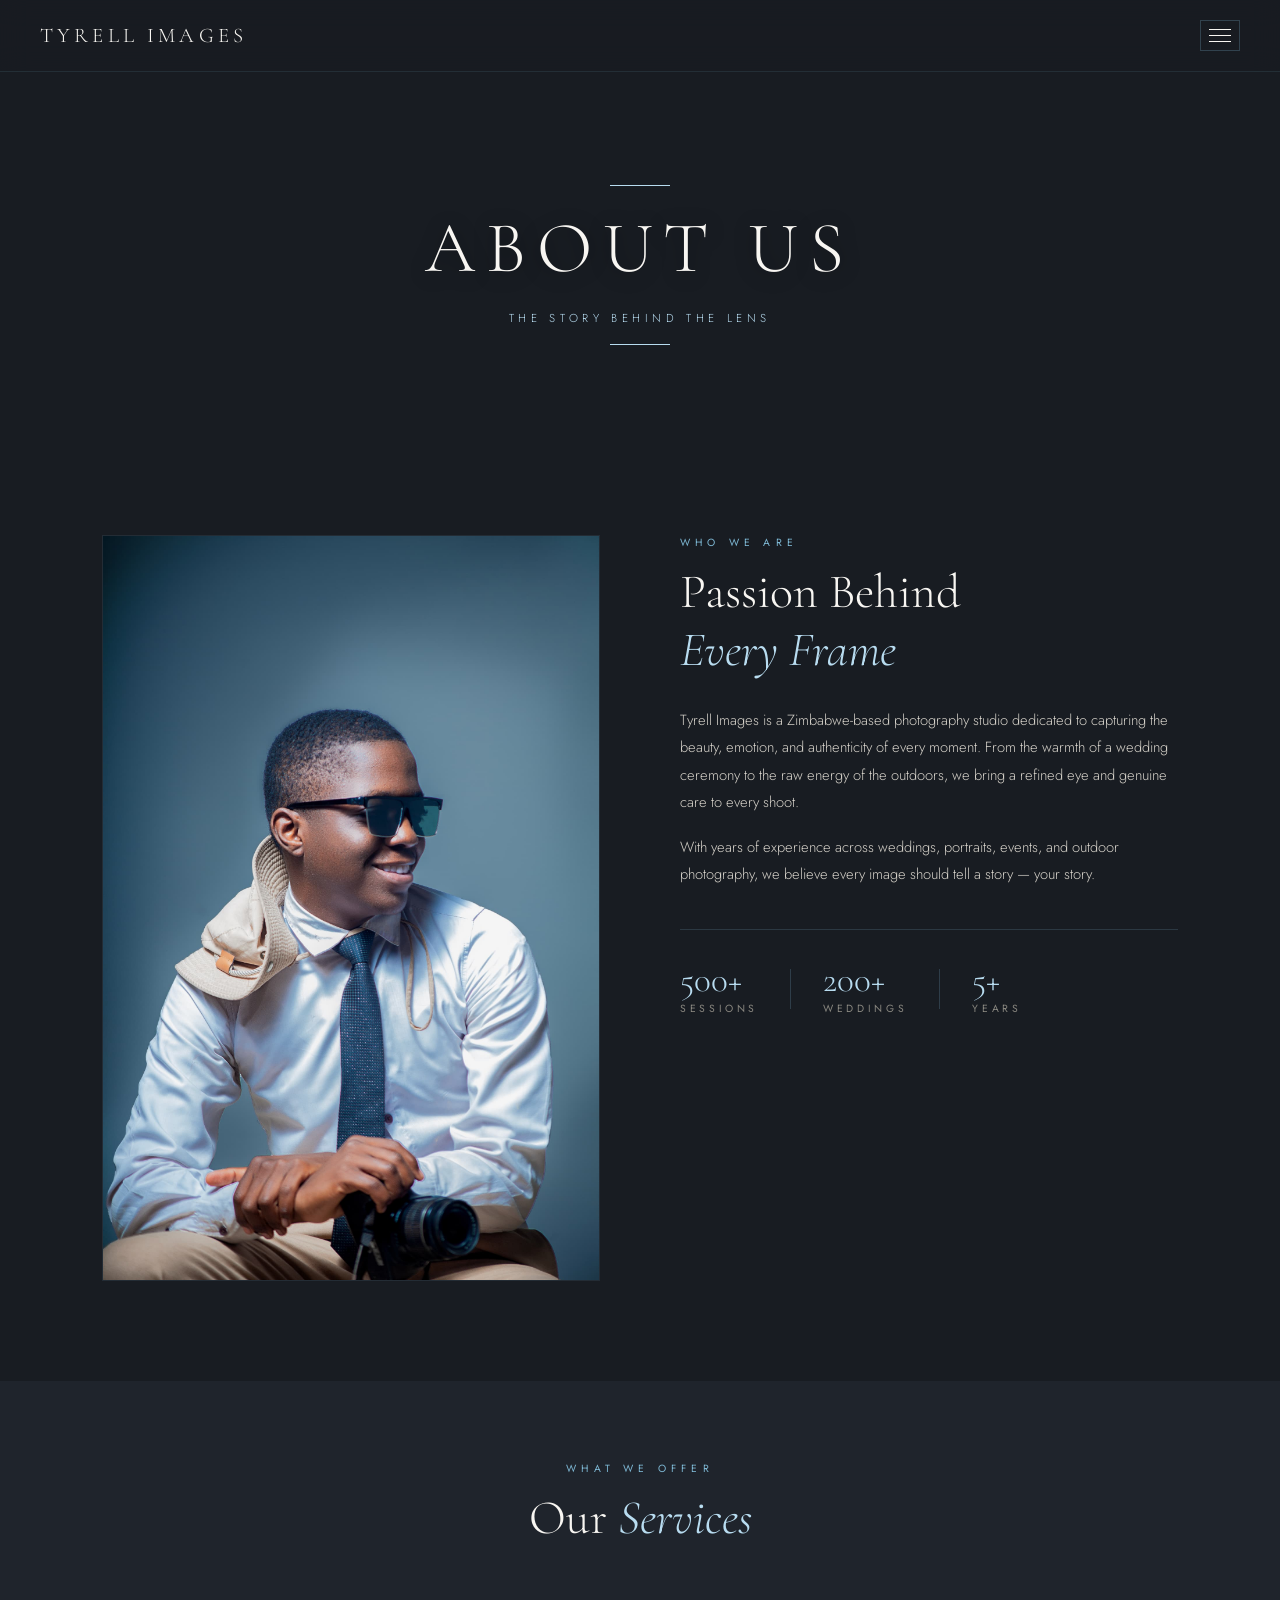
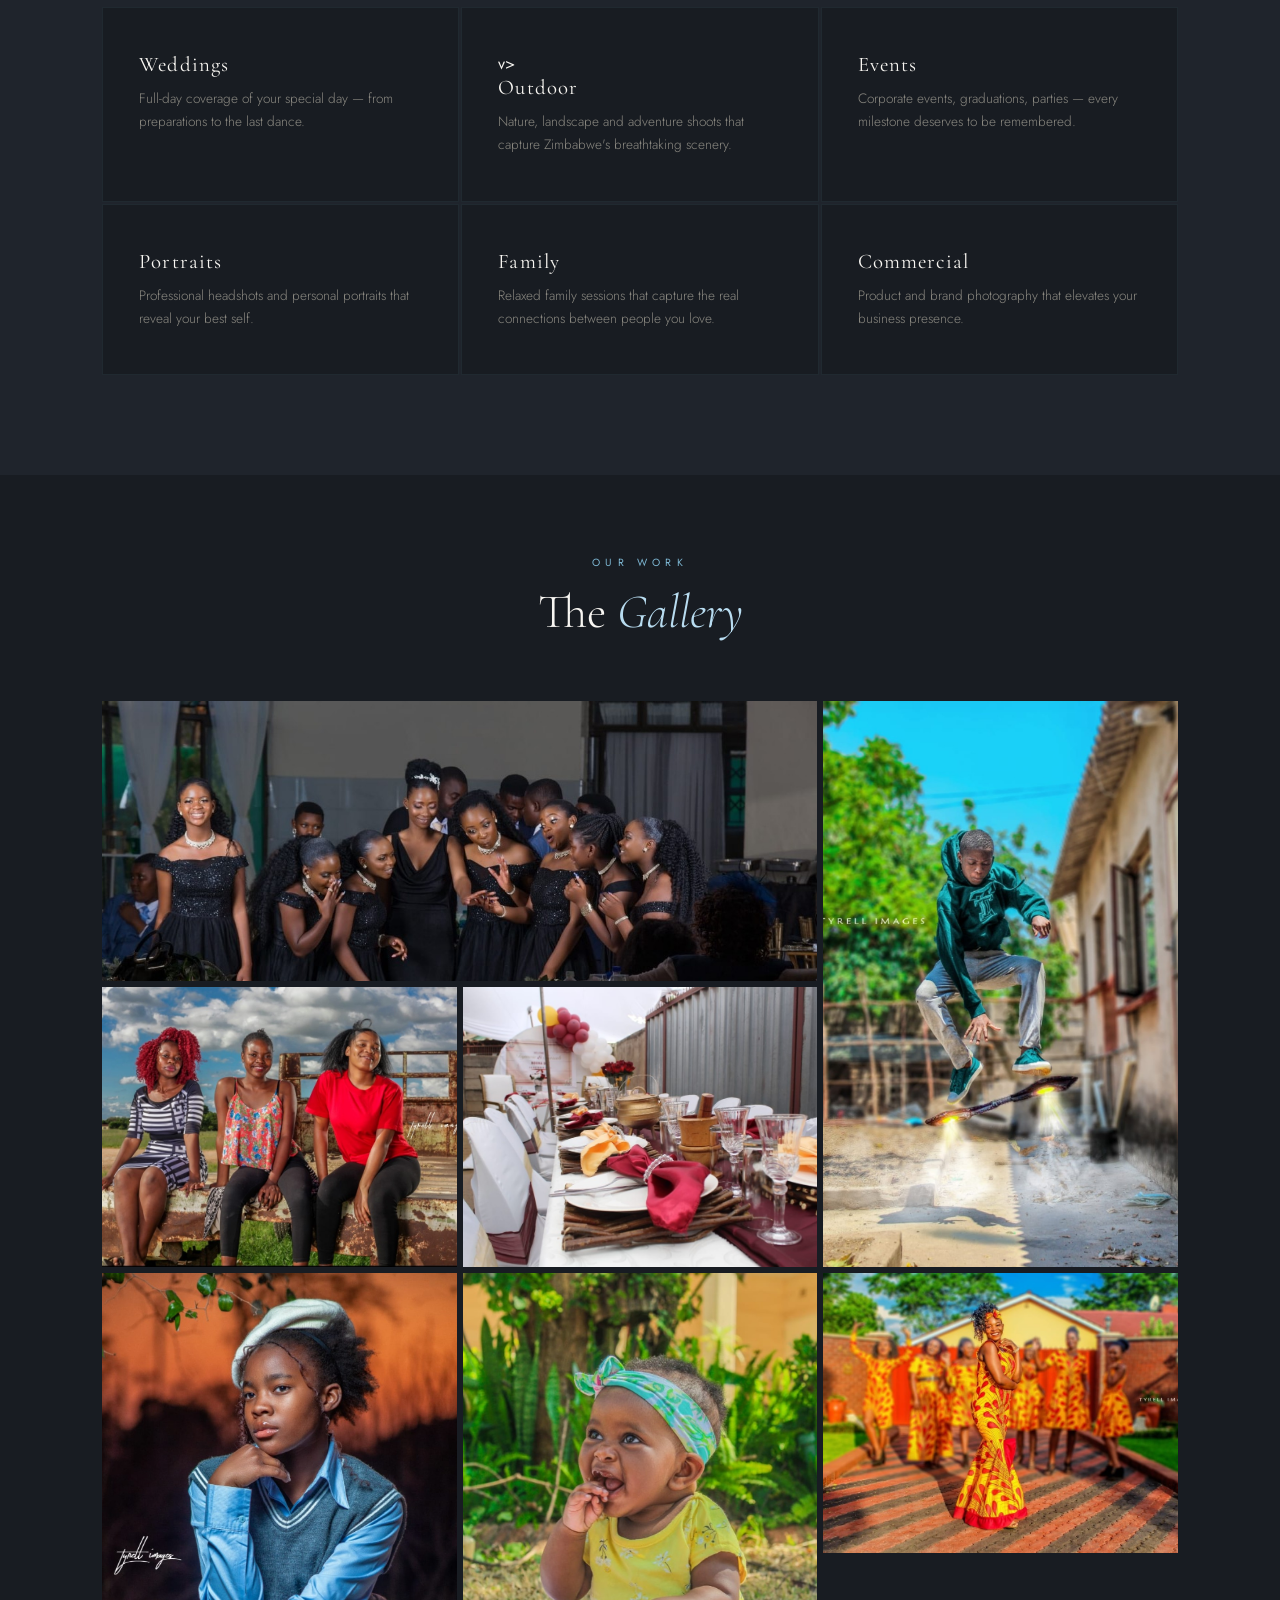
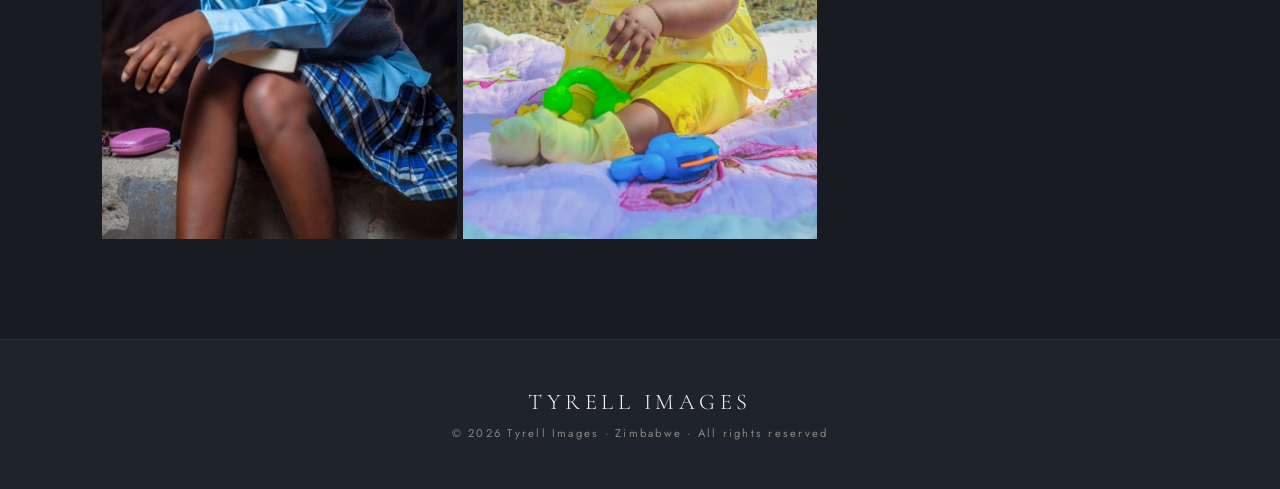
==== commit bd55f262: "Fix HTML formatting and structure in about.html" ====
--- a/about.html
+++ b/about.html
@@ -19,7 +19,7 @@
       <span></span><span></span><span></span>
     </div>
     <div class="dropdown-menu" id="dropdownMenu">
-      <a href="index.html" class="dropdown-item">🏠 Home</a>
+      <a href="index.html" class="dropdown-item">Home</a>
       <div class="dropdown-divider"></div>
       <a href="about.html" class="dropdown-item active">About Us</a>
       <div class="dropdown-divider"></div>
@@ -85,32 +85,32 @@
     </div>
     <div class="services-grid">
       <div class="service-card">
-        <div class="service-icon"><i class="fa-solid fa-ring"></i></div>
+        
         <h3 class="service-name">Weddings</h3>
         <p class="service-desc">Full-day coverage of your special day — from preparations to the last dance.</p>
       </div>
       <div class="service-card">
-        <div class="service-icon"><i class="fa-solid fa-mountain-sun"></i></div>
+     v>
         <h3 class="service-name">Outdoor</h3>
         <p class="service-desc">Nature, landscape and adventure shoots that capture Zimbabwe's breathtaking scenery.</p>
       </div>
       <div class="service-card">
-        <div class="service-icon"><i class="fa-solid fa-calendar-check"></i></div>
+     
         <h3 class="service-name">Events</h3>
         <p class="service-desc">Corporate events, graduations, parties — every milestone deserves to be remembered.</p>
       </div>
       <div class="service-card">
-        <div class="service-icon"><i class="fa-solid fa-camera"></i></div>
+      
         <h3 class="service-name">Portraits</h3>
         <p class="service-desc">Professional headshots and personal portraits that reveal your best self.</p>
       </div>
       <div class="service-card">
-        <div class="service-icon"><i class="fa-solid fa-people-roof"></i></div>
+       
         <h3 class="service-name">Family</h3>
         <p class="service-desc">Relaxed family sessions that capture the real connections between people you love.</p>
       </div>
       <div class="service-card">
-        <div class="service-icon"><i class="fa-solid fa-briefcase"></i></div>
+       
         <h3 class="service-name">Commercial</h3>
         <p class="service-desc">Product and brand photography that elevates your business presence.</p>
       </div>
--- a/about.css
+++ b/about.css
@@ -257,7 +257,7 @@
 }
 .service-card:hover::before { height: 100%; }
 .service-card:hover { background: var(--mid); transform: translateY(-4px); }
-.service-icon { font-size: 1.8rem; margin-bottom: 18px; }
+.service-icon { font-size: 1.6rem; margin-bottom: 18px; color: var(--blue); }
 .service-name {
   font-family: 'Cormorant Garamond', serif;
   font-size: 1.3rem;
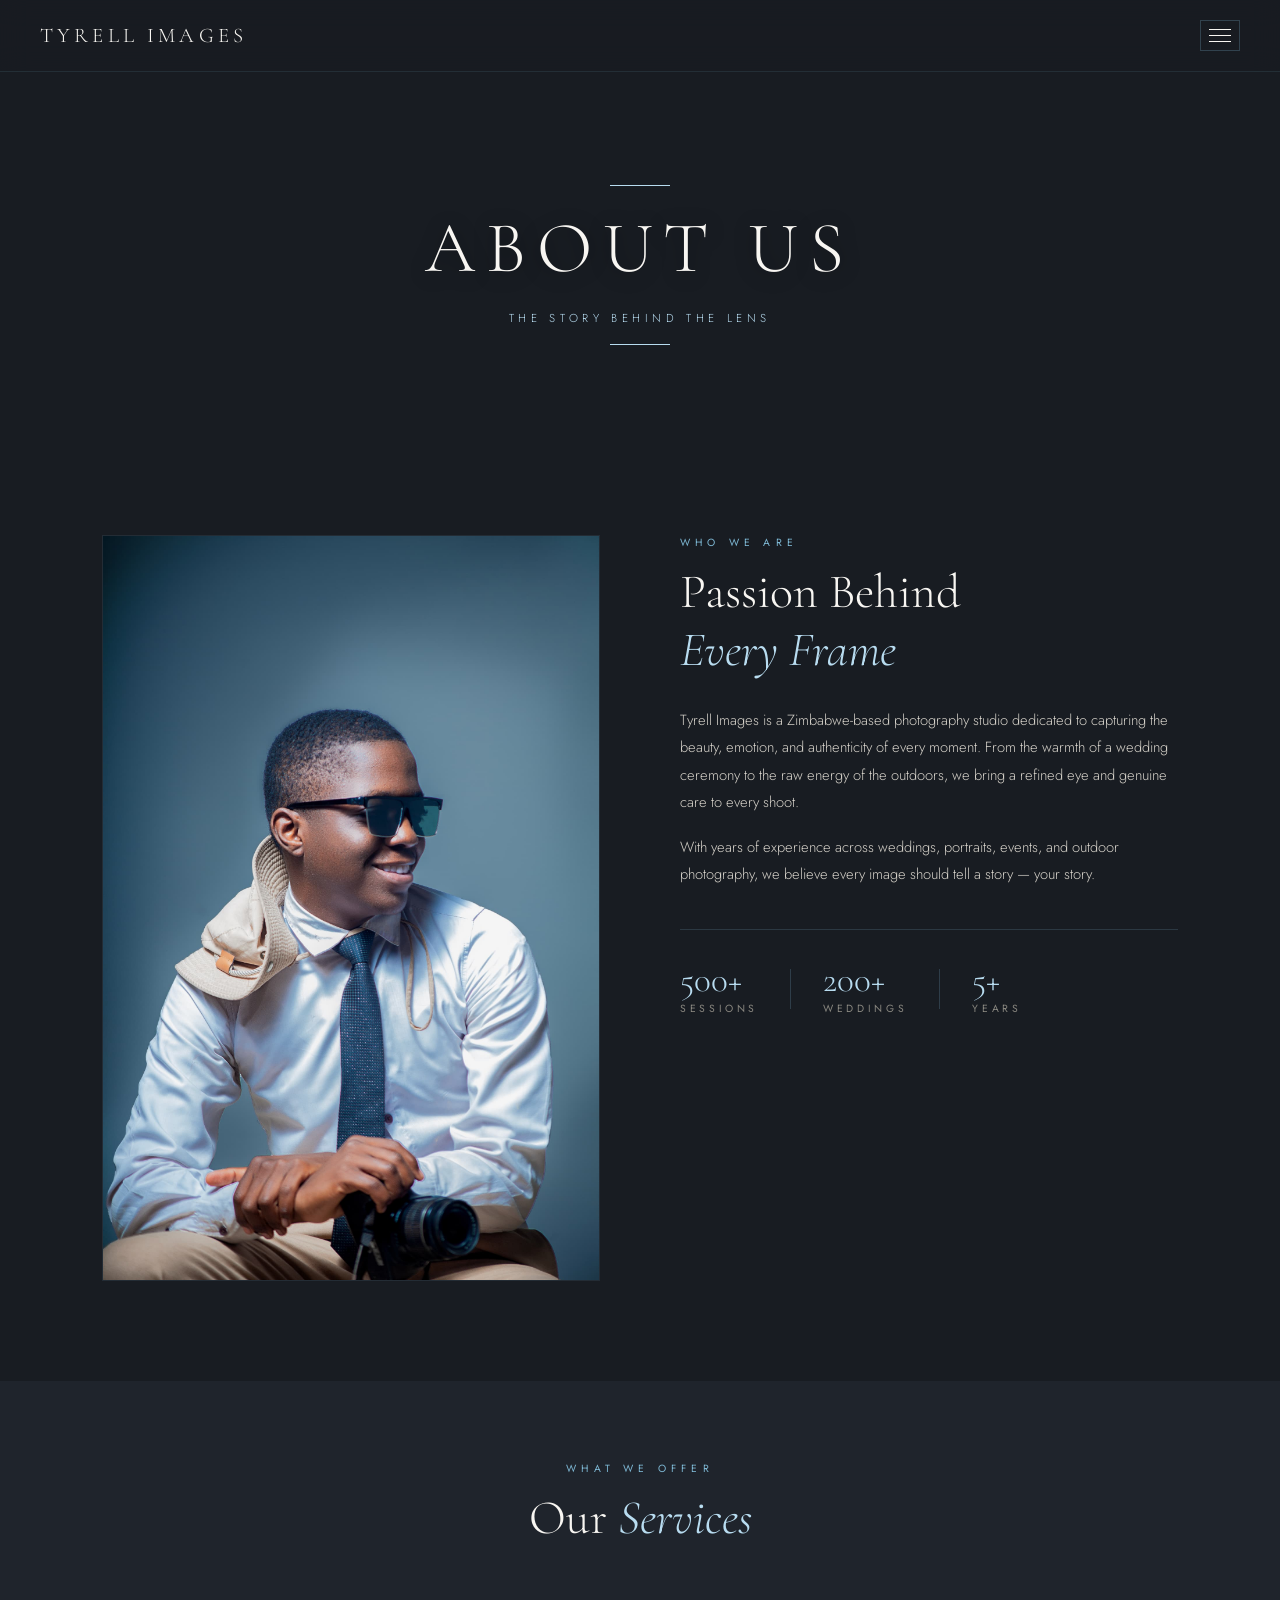
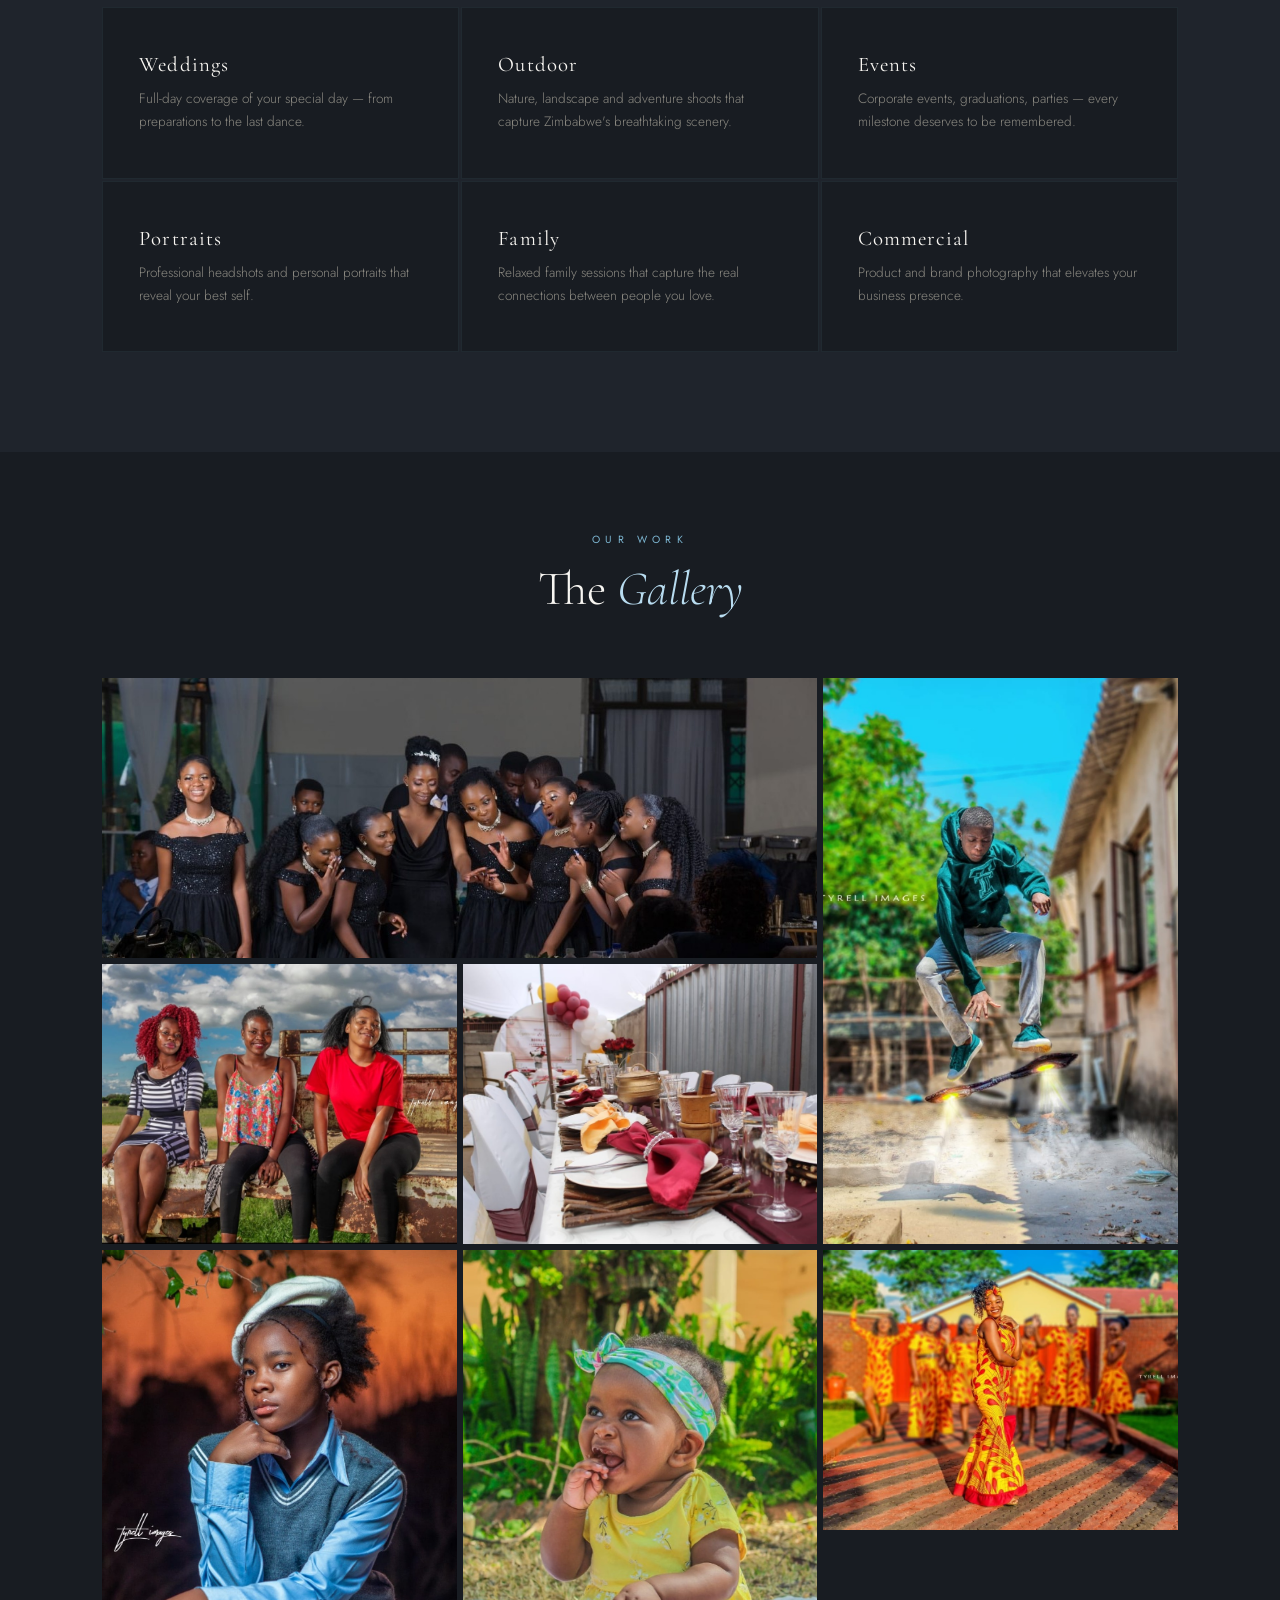
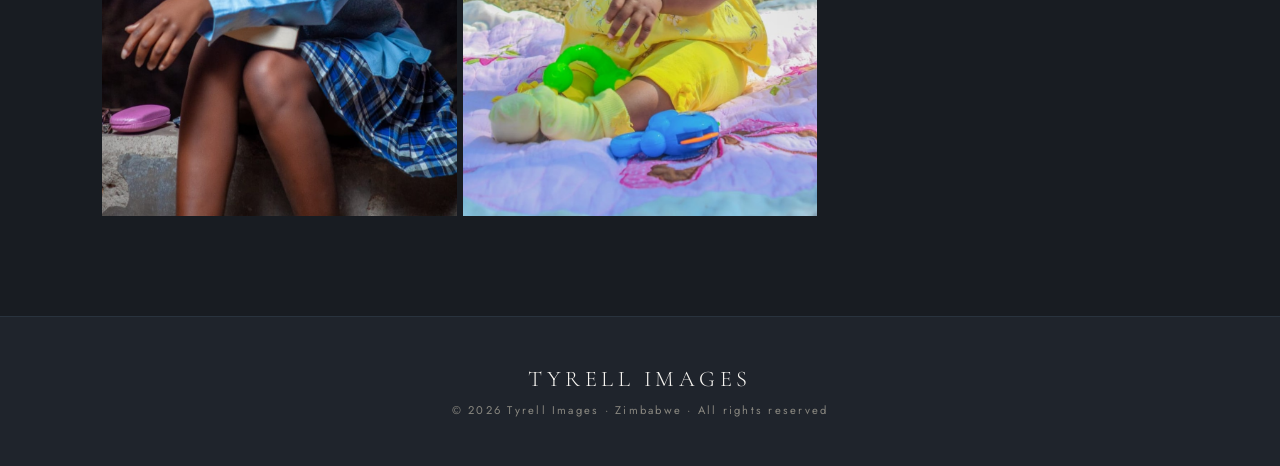
==== commit 8dd6757d: "Format HTML file for better readability" ====
--- a/about.html
+++ b/about.html
@@ -90,7 +90,7 @@
         <p class="service-desc">Full-day coverage of your special day — from preparations to the last dance.</p>
       </div>
       <div class="service-card">
-     v>
+     
         <h3 class="service-name">Outdoor</h3>
         <p class="service-desc">Nature, landscape and adventure shoots that capture Zimbabwe's breathtaking scenery.</p>
       </div>
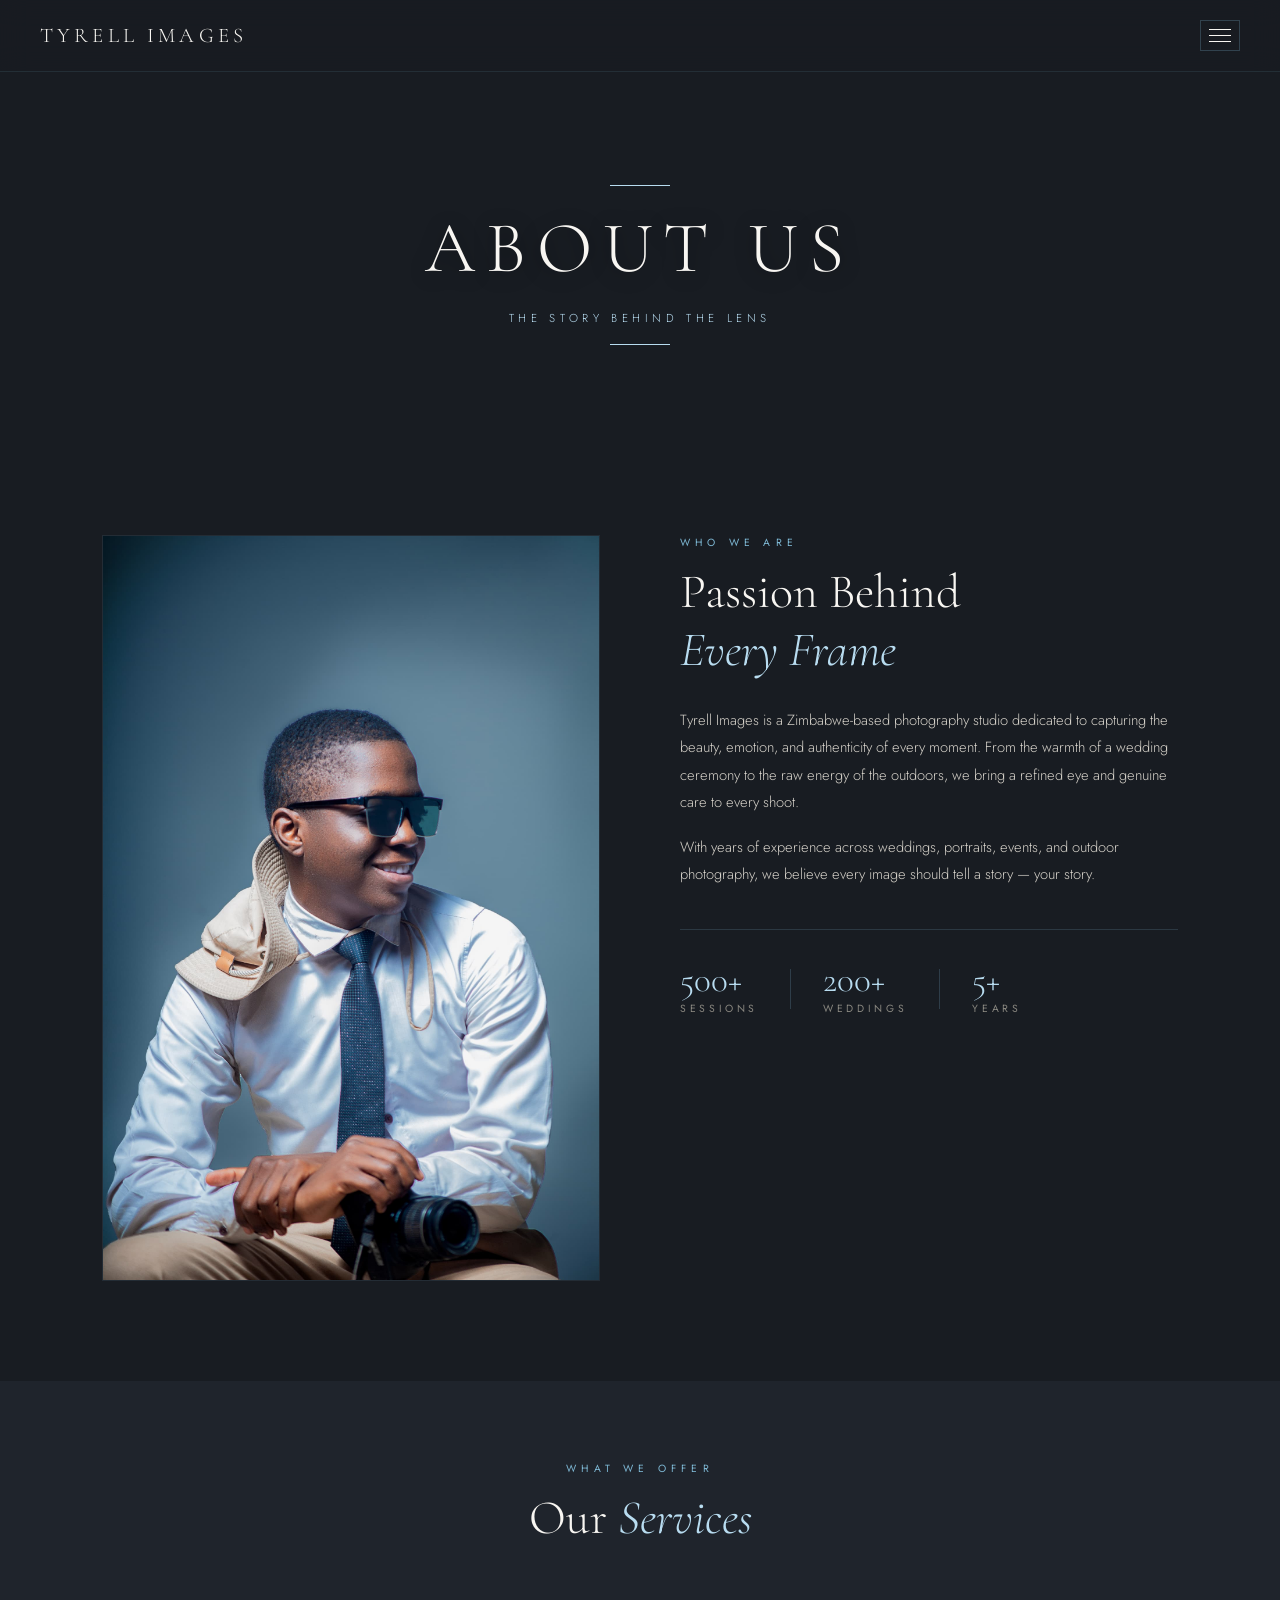
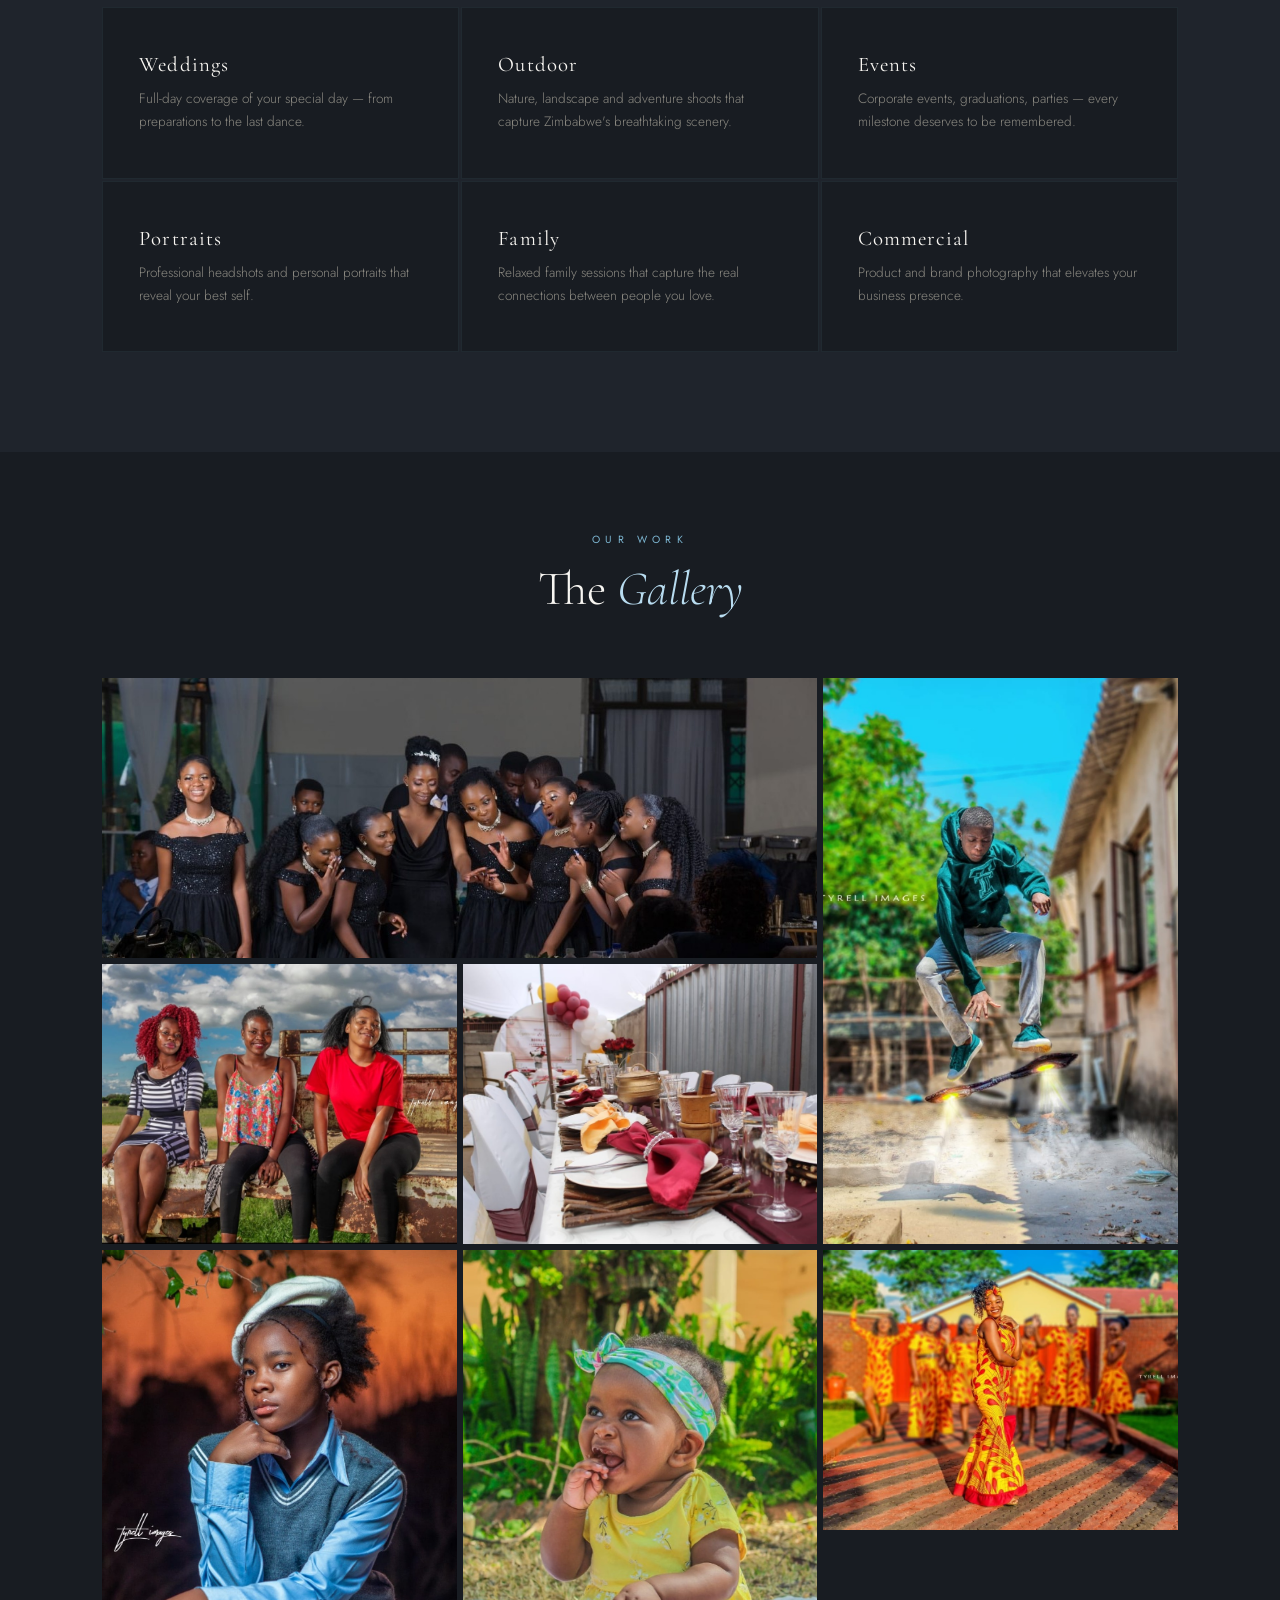
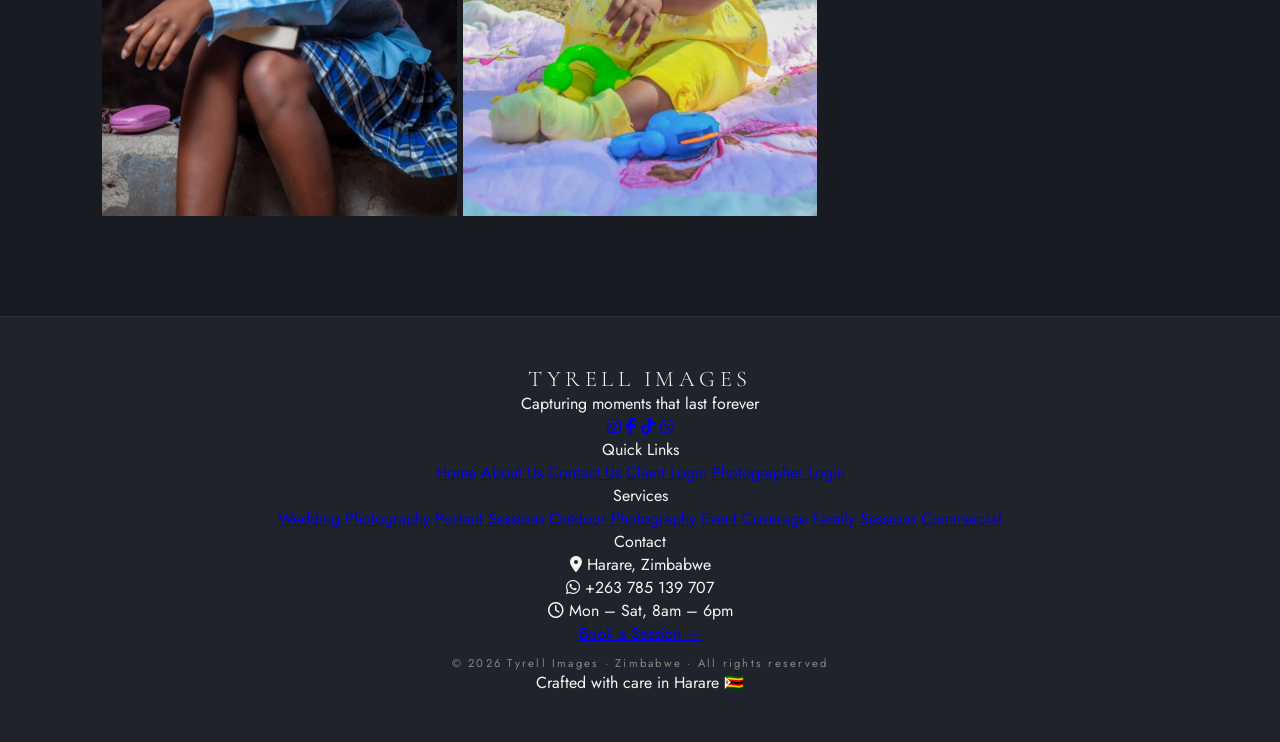
==== commit f96ea975: "Update about.html" ====
--- a/about.html
+++ b/about.html
@@ -85,32 +85,26 @@
     </div>
     <div class="services-grid">
       <div class="service-card">
-        
         <h3 class="service-name">Weddings</h3>
         <p class="service-desc">Full-day coverage of your special day — from preparations to the last dance.</p>
       </div>
       <div class="service-card">
-     
         <h3 class="service-name">Outdoor</h3>
         <p class="service-desc">Nature, landscape and adventure shoots that capture Zimbabwe's breathtaking scenery.</p>
       </div>
       <div class="service-card">
-     
         <h3 class="service-name">Events</h3>
         <p class="service-desc">Corporate events, graduations, parties — every milestone deserves to be remembered.</p>
       </div>
       <div class="service-card">
-      
         <h3 class="service-name">Portraits</h3>
         <p class="service-desc">Professional headshots and personal portraits that reveal your best self.</p>
       </div>
       <div class="service-card">
-       
         <h3 class="service-name">Family</h3>
         <p class="service-desc">Relaxed family sessions that capture the real connections between people you love.</p>
       </div>
       <div class="service-card">
-       
         <h3 class="service-name">Commercial</h3>
         <p class="service-desc">Product and brand photography that elevates your business presence.</p>
       </div>
@@ -123,7 +117,6 @@
       <p class="section-label">Our Work</p>
       <h2 class="section-title">The <em>Gallery</em></h2>
     </div>
-
     <div class="gallery-grid">
       <div class="gallery-item g-wide">
         <img src="Screenshot_20260503_231320_WhatsAppBusiness.jpg" alt="Wedding">
@@ -158,8 +151,55 @@
 
   <!-- FOOTER -->
   <footer class="footer">
-    <p class="footer-logo">Tyrell Images</p>
-    <p class="footer-copy">© 2026 Tyrell Images · Zimbabwe · All rights reserved</p>
+    <div class="footer-top">
+
+      <div class="footer-brand">
+        <p class="footer-logo">Tyrell Images</p>
+        <p class="footer-tagline">Capturing moments that last forever</p>
+        <div class="footer-socials">
+          <a href="#" class="footer-social" aria-label="Instagram"><i class="fa-brands fa-instagram"></i></a>
+          <a href="#" class="footer-social" aria-label="Facebook"><i class="fa-brands fa-facebook-f"></i></a>
+          <a href="#" class="footer-social" aria-label="TikTok"><i class="fa-brands fa-tiktok"></i></a>
+          <a href="https://wa.me/263785139707" class="footer-social" aria-label="WhatsApp" target="_blank"><i class="fa-brands fa-whatsapp"></i></a>
+        </div>
+      </div>
+
+      <div class="footer-col">
+        <p class="footer-col-title">Quick Links</p>
+        <a href="index.html" class="footer-link">Home</a>
+        <a href="about.html" class="footer-link">About Us</a>
+        <a href="contact.html" class="footer-link">Contact Us</a>
+        <a href="login.html" class="footer-link">Client Login</a>
+        <a href="login.html?role=photographer" class="footer-link">Photographer Login</a>
+      </div>
+
+      <div class="footer-col">
+        <p class="footer-col-title">Services</p>
+        <a href="contact.html" class="footer-link">Wedding Photography</a>
+        <a href="contact.html" class="footer-link">Portrait Sessions</a>
+        <a href="contact.html" class="footer-link">Outdoor Photography</a>
+        <a href="contact.html" class="footer-link">Event Coverage</a>
+        <a href="contact.html" class="footer-link">Family Sessions</a>
+        <a href="contact.html" class="footer-link">Commercial</a>
+      </div>
+
+      <div class="footer-col">
+        <p class="footer-col-title">Contact</p>
+        <p class="footer-info"><i class="fa-solid fa-location-dot"></i> Harare, Zimbabwe</p>
+        <p class="footer-info"><i class="fa-brands fa-whatsapp"></i> +263 785 139 707</p>
+        <p class="footer-info"><i class="fa-regular fa-clock"></i> Mon – Sat, 8am – 6pm</p>
+        <a href="contact.html" class="footer-cta">Book a Session →</a>
+      </div>
+
+    </div>
+
+    <div class="footer-bottom">
+      <div class="footer-line"></div>
+      <div class="footer-bottom-row">
+        <p class="footer-copy">© 2026 Tyrell Images · Zimbabwe · All rights reserved</p>
+        <p class="footer-credit">Crafted with care in Harare 🇿🇼</p>
+      </div>
+    </div>
   </footer>
 
   <script src="script.js"></script>
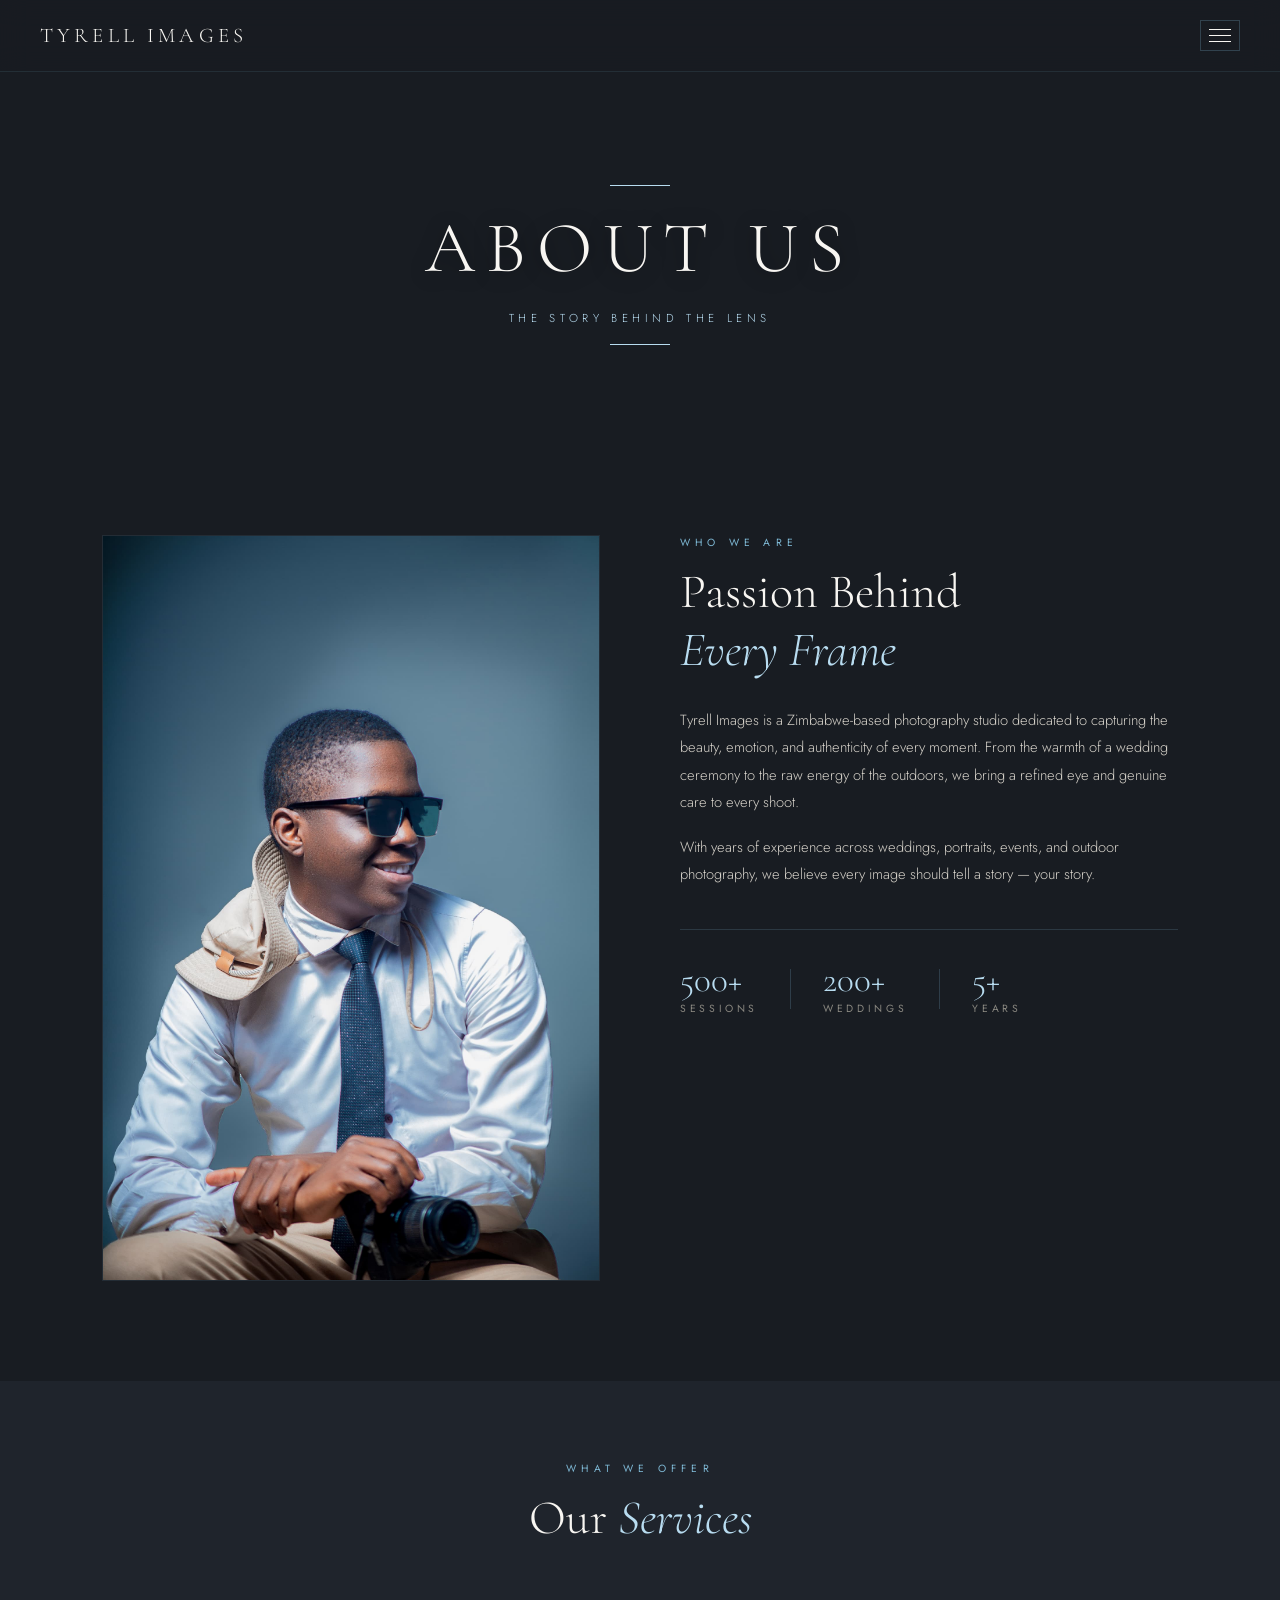
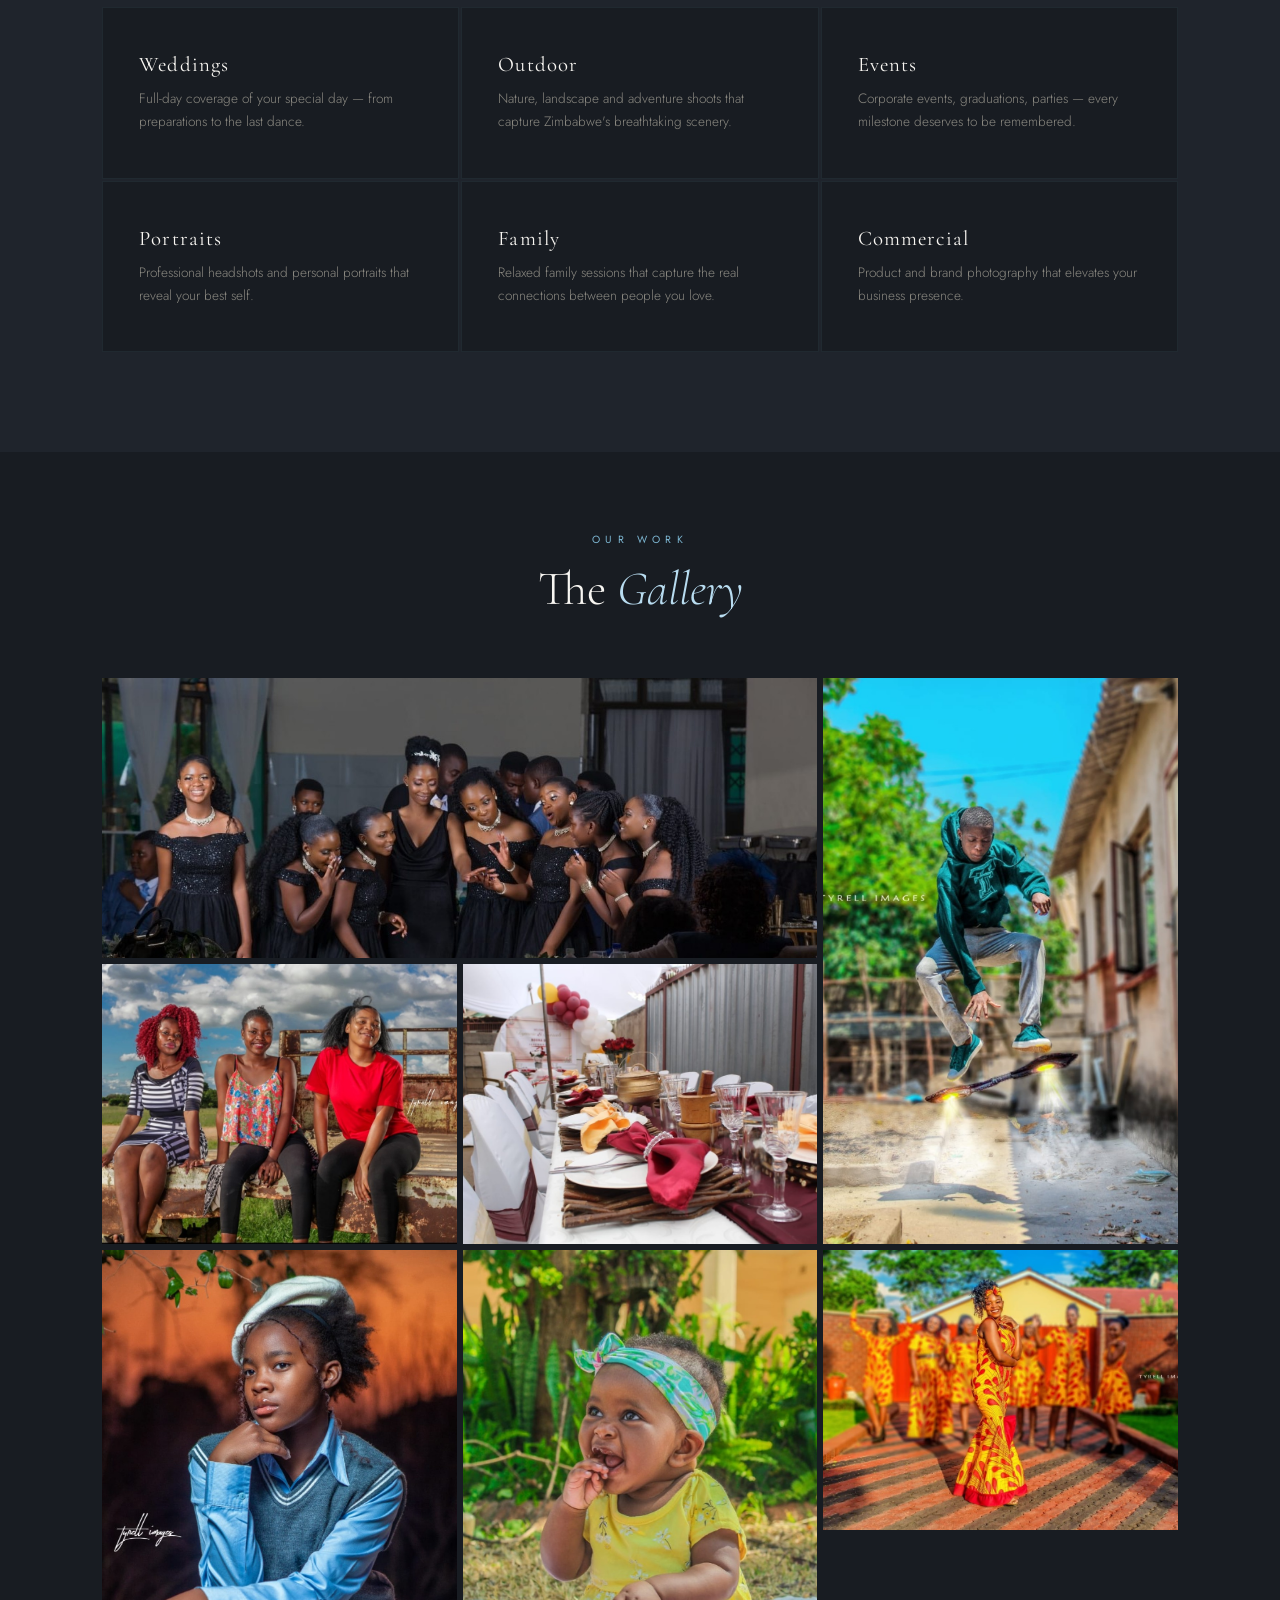
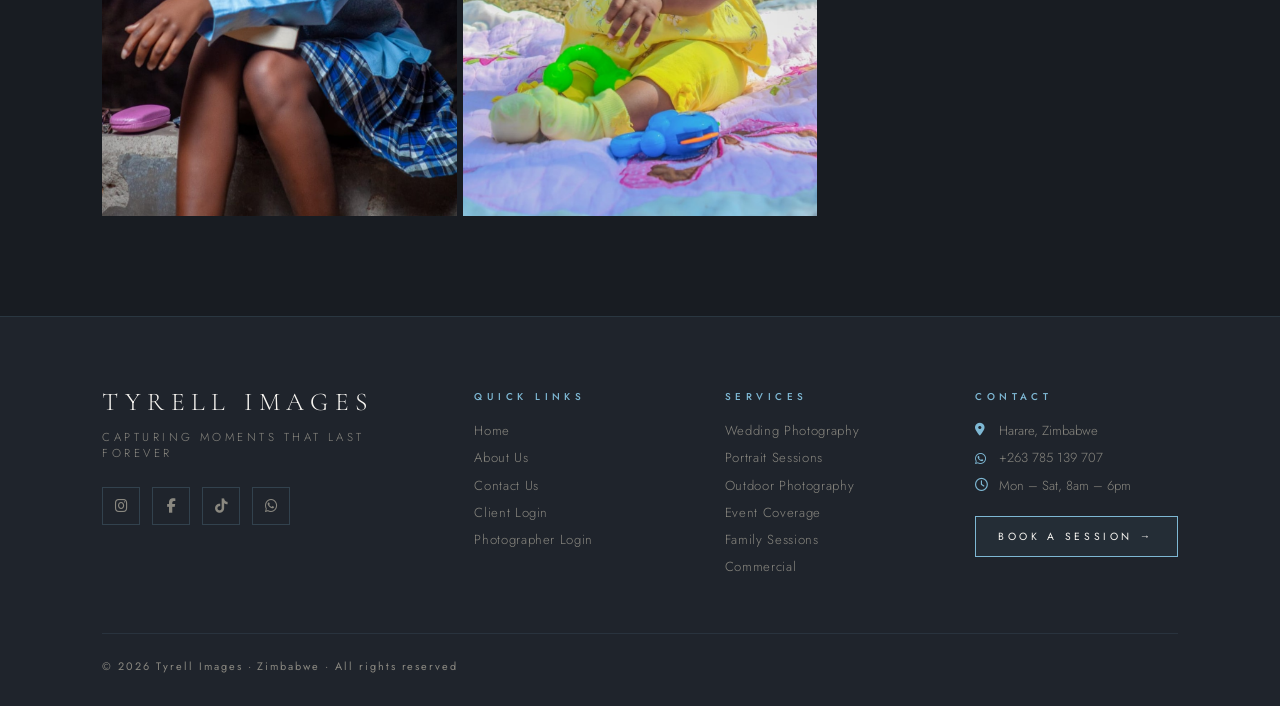
==== commit 0aab7799: "Fix HTML formatting issues in about.html" ====
--- a/about.html
+++ b/about.html
@@ -197,7 +197,7 @@
       <div class="footer-line"></div>
       <div class="footer-bottom-row">
         <p class="footer-copy">© 2026 Tyrell Images · Zimbabwe · All rights reserved</p>
-        <p class="footer-credit">Crafted with care in Harare 🇿🇼</p>
+        
       </div>
     </div>
   </footer>
--- a/about.css
+++ b/about.css
@@ -159,9 +159,7 @@
   background: var(--dark);
 }
 
-.about-img-wrap {
-  position: relative;
-}
+.about-img-wrap { position: relative; }
 
 .about-img-wrap img {
   width: 100%;
@@ -334,25 +332,146 @@
 
 /* ── FOOTER ── */
 .footer {
-  padding: 48px 40px;
   background: var(--dark2);
-  border-top: 1px solid rgba(126,184,212,0.1);
-  text-align: center;
+  border-top: 1px solid rgba(126,184,212,0.12);
+}
+
+.footer-top {
+  display: grid;
+  grid-template-columns: 1.6fr 1fr 1fr 1fr;
+  gap: 48px;
+  padding: 72px 8vw 60px;
+}
+
+.footer-brand {
   display: flex;
   flex-direction: column;
+  gap: 14px;
+}
+
+.footer-logo {
+  font-family: 'Cormorant Garamond', serif;
+  font-size: 1.6rem;
+  font-weight: 300;
+  letter-spacing: 0.25em;
+  text-transform: uppercase;
+  color: var(--white);
+  line-height: 1;
+}
+
+.footer-tagline {
+  font-size: 0.72rem;
+  font-weight: 300;
+  letter-spacing: 0.3em;
+  text-transform: uppercase;
+  color: var(--text-muted);
+  margin-bottom: 8px;
+}
+
+.footer-socials {
+  display: flex;
+  gap: 12px;
+  margin-top: 4px;
+}
+
+.footer-social {
+  width: 38px;
+  height: 38px;
+  display: flex;
+  align-items: center;
+  justify-content: center;
+  border: 1px solid rgba(126,184,212,0.2);
+  color: var(--text-muted);
+  font-size: 0.9rem;
+  text-decoration: none;
+  transition: all 0.3s ease;
+}
+.footer-social:hover {
+  border-color: var(--blue);
+  color: var(--blue-light);
+  background: var(--blue-pale);
+}
+
+.footer-col {
+  display: flex;
+  flex-direction: column;
+  gap: 14px;
+}
+
+.footer-col-title {
+  font-size: 0.62rem;
+  font-weight: 500;
+  letter-spacing: 0.45em;
+  text-transform: uppercase;
+  color: var(--blue);
+  margin-bottom: 6px;
+}
+
+.footer-link {
+  font-size: 0.82rem;
+  font-weight: 300;
+  color: var(--text-muted);
+  text-decoration: none;
+  letter-spacing: 0.05em;
+  transition: color 0.25s ease;
+  line-height: 1;
+}
+.footer-link:hover { color: var(--white); }
+
+.footer-info {
+  font-size: 0.82rem;
+  font-weight: 300;
+  color: var(--text-muted);
+  display: flex;
+  align-items: center;
   gap: 10px;
-}
-.footer-logo {
-  font-family: 'Cormorant Garamond', serif;
-  font-size: 1.4rem;
-  font-weight: 300;
-  letter-spacing: 0.2em;
-  text-transform: uppercase;
-  color: var(--white);
-}
+  line-height: 1;
+}
+.footer-info i { color: var(--blue); font-size: 0.8rem; width: 14px; }
+
+.footer-cta {
+  display: inline-block;
+  margin-top: 10px;
+  padding: 12px 22px;
+  border: 1px solid var(--blue);
+  color: var(--white);
+  font-size: 0.65rem;
+  font-weight: 400;
+  letter-spacing: 0.35em;
+  text-transform: uppercase;
+  text-decoration: none;
+  transition: all 0.3s ease;
+  background: rgba(126,184,212,0.06);
+}
+.footer-cta:hover {
+  background: rgba(126,184,212,0.15);
+  color: var(--blue-light);
+  letter-spacing: 0.42em;
+}
+
+.footer-bottom { padding: 0 8vw 32px; }
+
+.footer-line {
+  height: 1px;
+  background: rgba(126,184,212,0.1);
+  margin-bottom: 24px;
+}
+
+.footer-bottom-row {
+  display: flex;
+  align-items: center;
+  justify-content: space-between;
+}
+
 .footer-copy {
-  font-size: 0.7rem;
-  letter-spacing: 0.2em;
+  font-size: 0.68rem;
+  letter-spacing: 0.18em;
+  color: var(--text-muted);
+}
+
+.footer-credit {
+  font-size: 0.68rem;
+  letter-spacing: 0.15em;
   color: var(--text-muted);
 }
 
@@ -366,6 +485,12 @@
   }
   .gallery-item.g-wide { grid-column: span 2; }
   .gallery-item.g-tall { grid-row: span 2; }
+  .footer-top {
+    grid-template-columns: 1fr 1fr;
+    gap: 40px;
+    padding: 56px 8vw 48px;
+  }
+  .footer-brand { grid-column: span 2; }
 }
 
 /* ── MOBILE ── */
@@ -383,4 +508,15 @@
   }
   .gallery-item.g-tall { grid-row: span 2; }
   .gallery-item.g-wide { grid-column: span 2; }
-}
+  .footer-top {
+    grid-template-columns: 1fr;
+    gap: 36px;
+    padding: 48px 6vw 40px;
+  }
+  .footer-brand { grid-column: span 1; }
+  .footer-bottom-row {
+    flex-direction: column;
+    gap: 8px;
+    text-align: center;
+  }
+}
